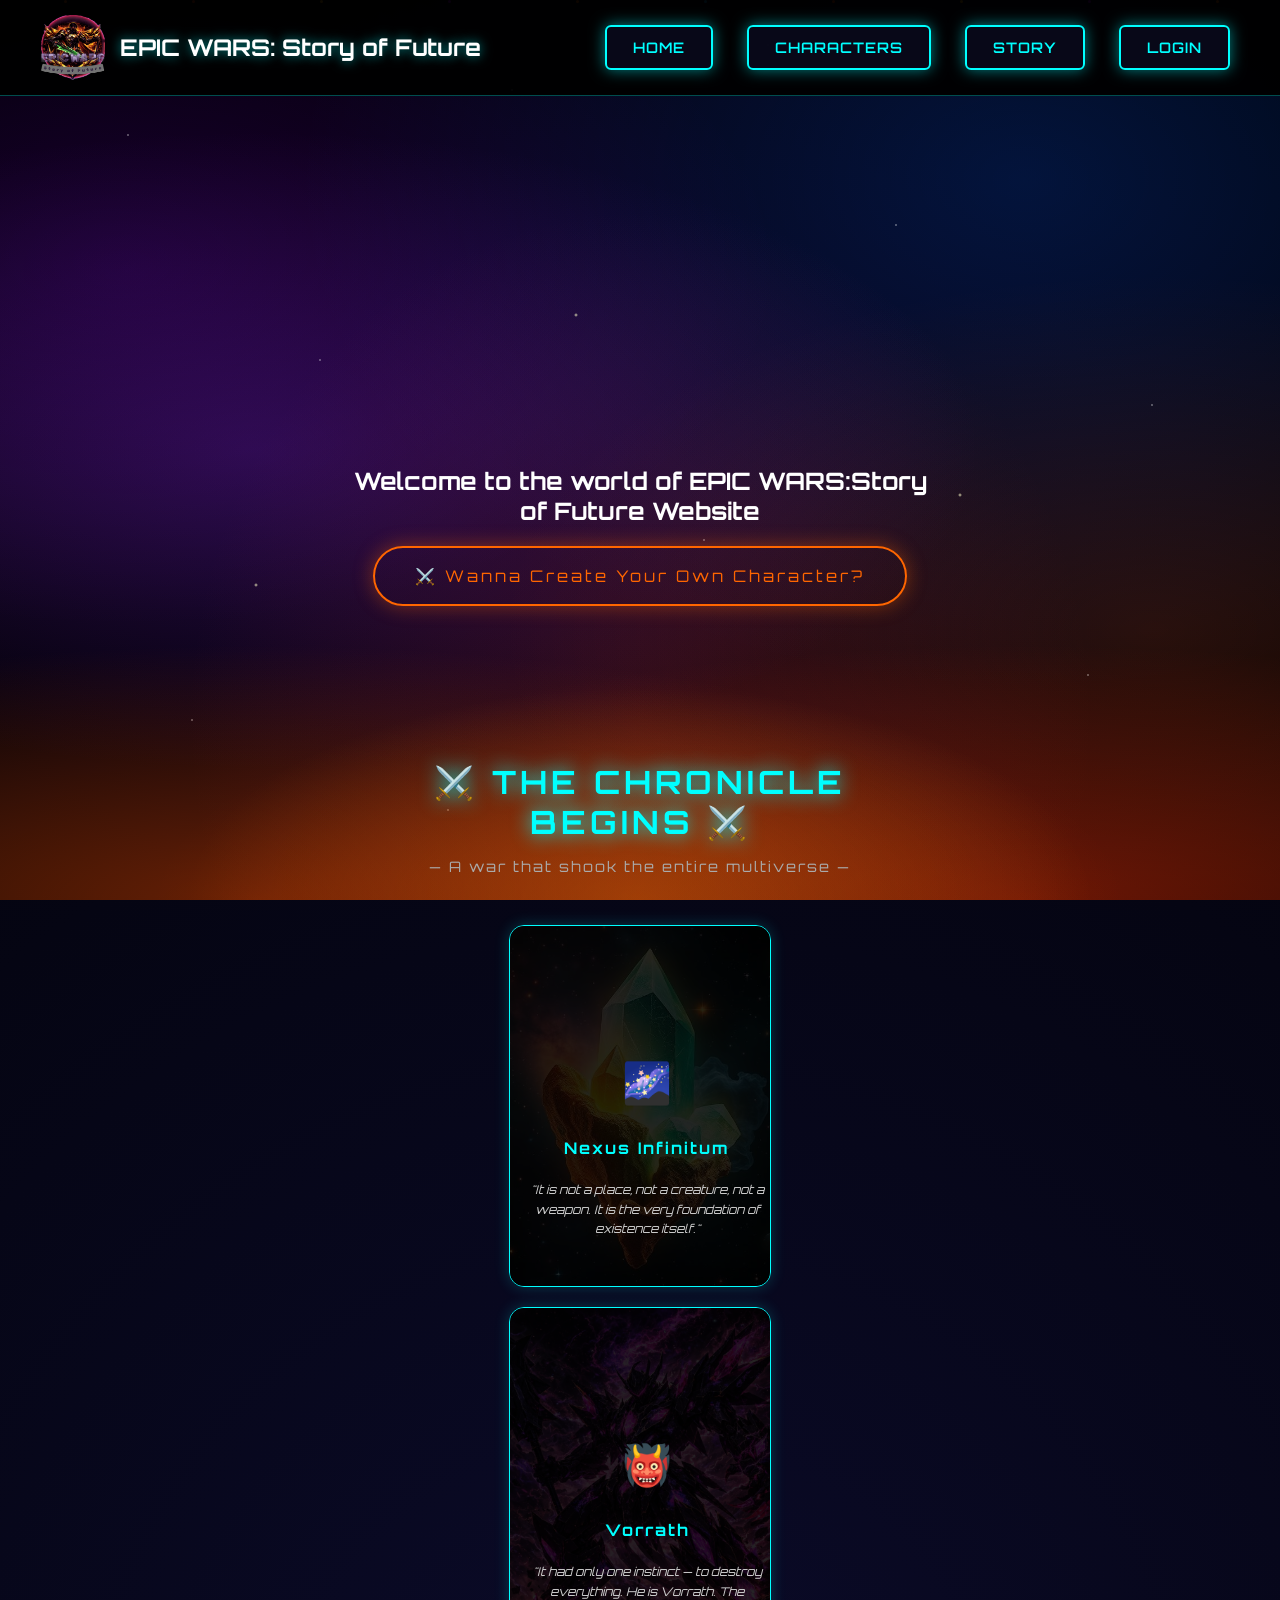
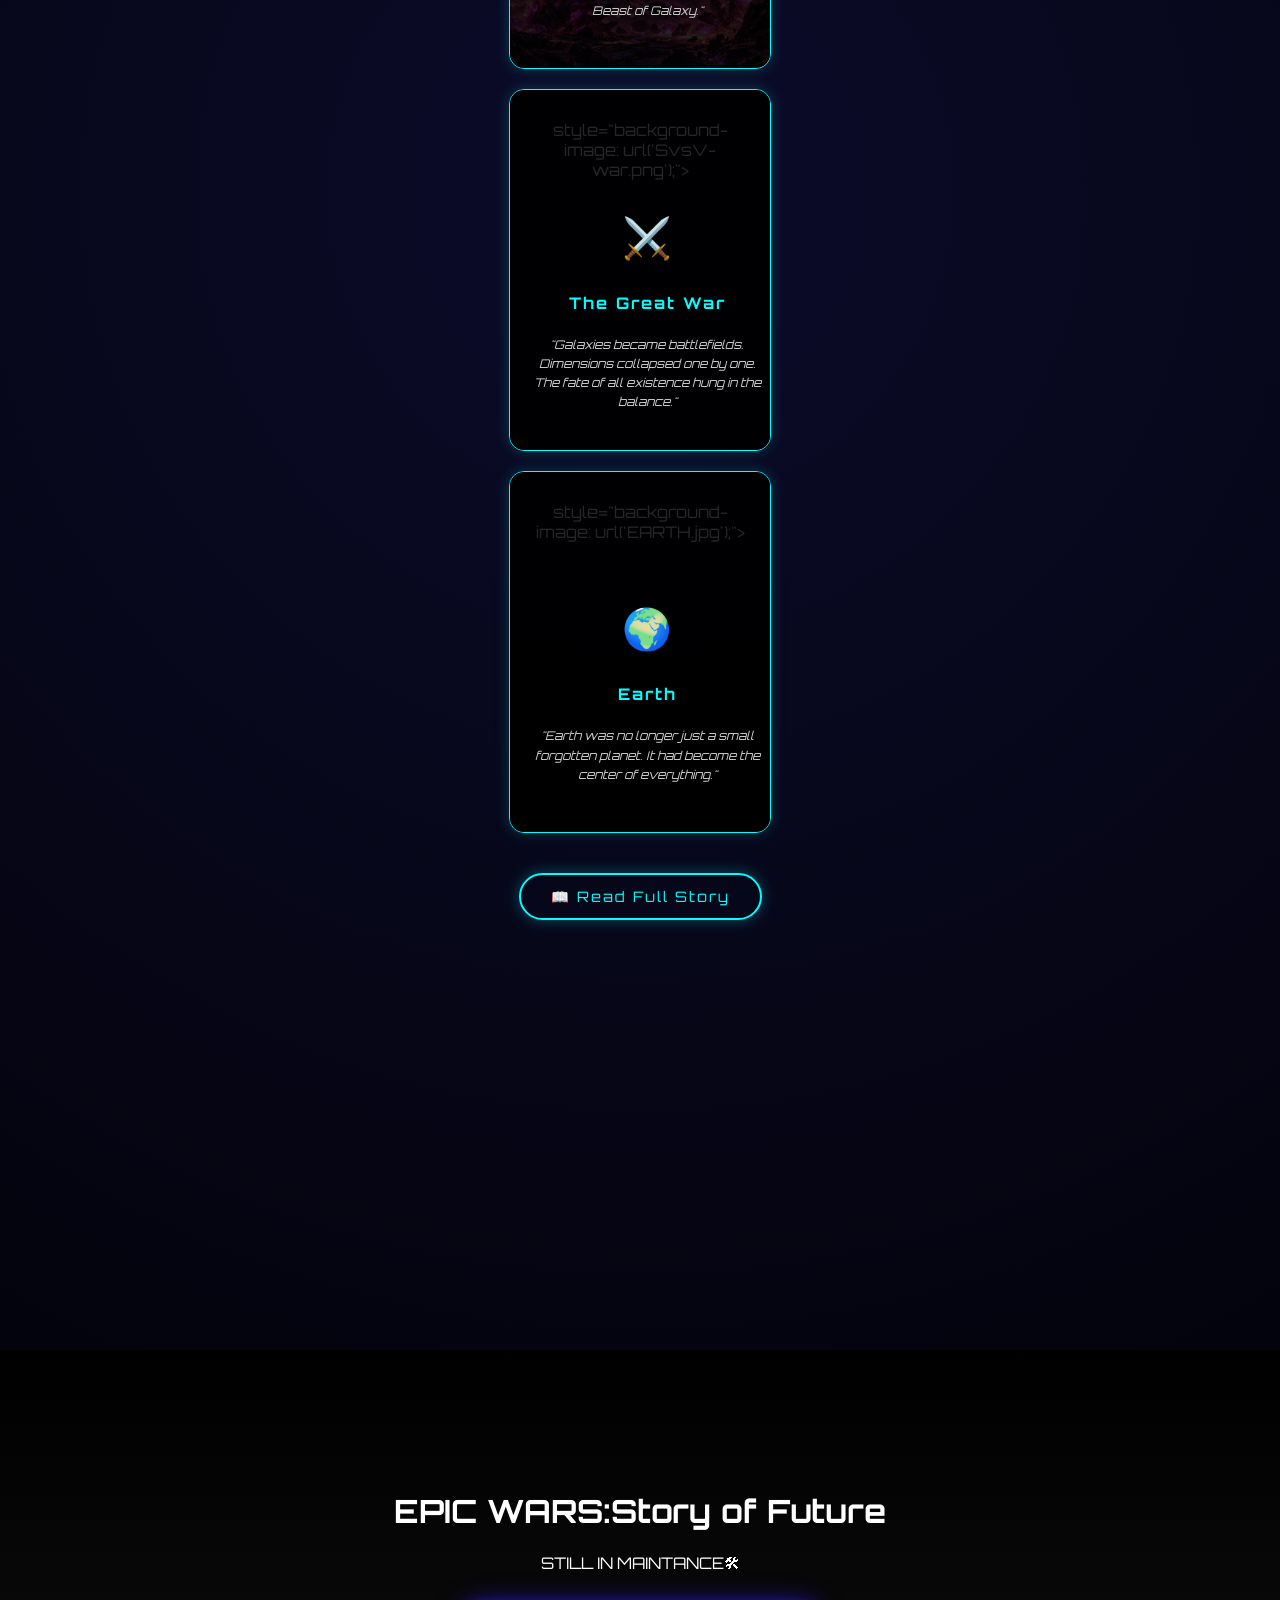
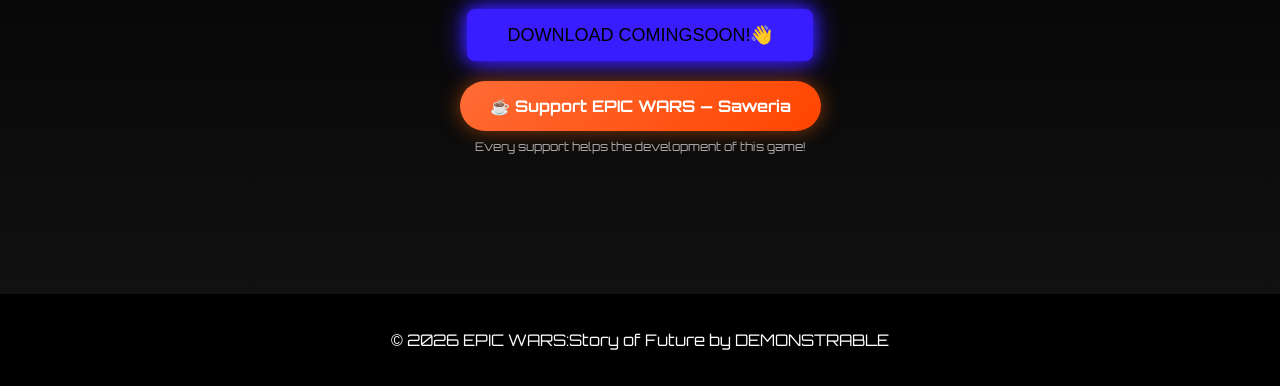
==== index.html @ 79c3f783 "Update index.html" ====
<!DOCTYPE html>
<html lang="en" xmlns="http://www.w3.org/1999/xhtml">
<head>

    <!-- Google Analytics -->
    <script async src="https://www.googletagmanager.com/gtag/js?id=G-RESM87LKGB"></script>
    <script>
        window.dataLayer = window.dataLayer || [];
        function gtag() { dataLayer.push(arguments); }
        gtag('js', new Date());
        gtag('config', 'G-RESM87LKGB');
    </script>

    <meta charset="utf-8" />
    <title>DEMONSTRABLE.co</title>
    <link rel="stylesheet" href="style.css" />
    <link rel="icon" sizes="32x32" href="logo-32.png" />
    <link rel="icon" sizes="64x64" href="logo-64.png" />
    <link rel="icon" href="logo.png" />
    <link href="https://fonts.googleapis.com/css2?family=Orbitron:wght@400;700;900&display=swap" rel="stylesheet">

    <style>
        .epic-bg {
            position: fixed;
            top: 0;
            left: 0;
            width: 100%;
            height: 100%;
            z-index: -1;
            overflow: hidden;
        }

        .galaxy-layer {
            position: absolute;
            width: 100%;
            height: 100%;
            background: radial-gradient(ellipse at 20% 50%, rgba(120, 40, 200, 0.3) 0%, transparent 50%), radial-gradient(ellipse at 80% 20%, rgba(0, 100, 255, 0.2) 0%, transparent 50%), radial-gradient(ellipse at 50% 80%, rgba(200, 50, 50, 0.2) 0%, transparent 50%), radial-gradient(ellipse at center, #0a0015 0%, #000005 100%);
            animation: galaxyPulse 8s ease-in-out infinite alternate;
        }

        @keyframes galaxyPulse {
            0% {
                filter: brightness(1);
            }

            100% {
                filter: brightness(1.3);
            }
        }

        .stars-layer {
            position: absolute;
            width: 100%;
            height: 100%;
            background-image: radial-gradient(1px 1px at 10% 15%, white, transparent), radial-gradient(1px 1px at 25% 40%, white, transparent), radial-gradient(1px 1px at 40% 10%, white, transparent), radial-gradient(1px 1px at 55% 60%, white, transparent), radial-gradient(1px 1px at 70% 25%, white, transparent), radial-gradient(1px 1px at 85% 75%, white, transparent), radial-gradient(1px 1px at 15% 80%, white, transparent), radial-gradient(1px 1px at 90% 45%, white, transparent), radial-gradient(1px 1px at 35% 90%, white, transparent), radial-gradient(1px 1px at 60% 5%, white, transparent), radial-gradient(2px 2px at 45% 35%, rgba(255,255,200,0.8), transparent), radial-gradient(2px 2px at 75% 55%, rgba(255,255,200,0.8), transparent), radial-gradient(2px 2px at 20% 65%, rgba(255,255,200,0.8), transparent);
            animation: starsTwinkle 4s ease-in-out infinite alternate;
        }

        @keyframes starsTwinkle {
            0% {
                opacity: 0.6;
            }

            100% {
                opacity: 1;
            }
        }

        .fire-layer {
            position: absolute;
            bottom: 0;
            left: 0;
            width: 100%;
            height: 300px;
            background: radial-gradient(ellipse at 20% 100%, rgba(255, 80, 0, 0.4) 0%, transparent 60%), radial-gradient(ellipse at 50% 100%, rgba(255, 150, 0, 0.3) 0%, transparent 50%), radial-gradient(ellipse at 80% 100%, rgba(255, 50, 0, 0.4) 0%, transparent 60%);
            animation: firePulse 3s ease-in-out infinite alternate;
        }

        @keyframes firePulse {
            0% {
                opacity: 0.6;
                transform: scaleY(1);
            }

            100% {
                opacity: 1;
                transform: scaleY(1.1);
            }
        }

        .nebula-layer {
            position: absolute;
            width: 100%;
            height: 100%;
            background: radial-gradient(ellipse at 10% 30%, rgba(150, 0, 255, 0.15) 0%, transparent 40%), radial-gradient(ellipse at 90% 70%, rgba(255, 100, 0, 0.15) 0%, transparent 40%);
            animation: nebulaMove 12s ease-in-out infinite alternate;
        }

        @keyframes nebulaMove {
            0% {
                transform: translate(0, 0);
            }

            100% {
                transform: translate(-20px, -20px);
            }
        }

        .particle {
            position: absolute;
            width: 3px;
            height: 3px;
            border-radius: 50%;
            animation: particleFloat linear infinite;
        }

        @keyframes particleFloat {
            0% {
                transform: translateY(100vh) rotate(0deg);
                opacity: 0;
            }

            10% {
                opacity: 1;
            }

            90% {
                opacity: 1;
            }

            100% {
                transform: translateY(-100px) rotate(720deg);
                opacity: 0;
            }
        }

        /* SAWERIA BUTTON */
        .saweria-container {
            text-align: center;
            margin: 20px 0;
        }

        .saweria-btn {
            display: inline-flex;
            align-items: center;
            gap: 10px;
            background: linear-gradient(135deg, #ff6b35, #ff4500);
            color: white;
            padding: 15px 30px;
            border-radius: 50px;
            text-decoration: none;
            font-family: 'Orbitron', sans-serif;
            font-size: 16px;
            font-weight: 700;
            border: none;
            cursor: pointer;
            box-shadow: 0 0 20px rgba(255, 100, 0, 0.5);
            transition: 0.3s;
            animation: saweriaPulse 2s ease-in-out infinite alternate;
        }

            .saweria-btn:hover {
                transform: scale(1.1);
                box-shadow: 0 0 40px rgba(255, 100, 0, 0.8);
            }

        @keyframes saweriaPulse {
            0% {
                box-shadow: 0 0 20px rgba(255, 100, 0, 0.5);
            }

            100% {
                box-shadow: 0 0 40px rgba(255, 100, 0, 0.9);
            }
        }

        .saweria-text {
            font-size: 12px;
            color: #aaa;
            margin-top: 8px;
            font-family: 'Orbitron', sans-serif;
        }

        /* ✅ TAMBAHAN: LORE CARD SLIDE REVEAL */
        .lore-card {
            position: relative;
            overflow: hidden;
            background-size: cover !important;
            background-position: center !important;
            height: 300px;
            width: 220px;
        }

        .lore-card-content {
            position: absolute;
            top: 0;
            left: 0;
            width: 90%;
            height: 110%;
            background: rgba(0, 0, 0, 0.85);
            padding: 30px 20px;
            display: flex;
            flex-direction: column;
            align-items: center;
            justify-content: center;
            transition: transform 0.5s ease;
        }

        .lore-card:hover .lore-card-content {
            transform: translateY(-100%);
        }
    </style>
</head>

<body>

    <!-- EPIC BACKGROUND -->
    <div class="epic-bg">
        <div class="galaxy-layer"></div>
        <div class="nebula-layer"></div>
        <div class="stars-layer"></div>
        <div class="fire-layer"></div>
        <div class="particle" style="left:5%; background:#ff6600; animation-duration:8s; animation-delay:0s;"></div>
        <div class="particle" style="left:15%; background:#ff4400; animation-duration:10s; animation-delay:1s;"></div>
        <div class="particle" style="left:25%; background:#ffaa00; animation-duration:7s; animation-delay:2s;"></div>
        <div class="particle" style="left:35%; background:#aa00ff; animation-duration:9s; animation-delay:0.5s;"></div>
        <div class="particle" style="left:45%; background:#ff6600; animation-duration:11s; animation-delay:3s;"></div>
        <div class="particle" style="left:55%; background:#00aaff; animation-duration:8s; animation-delay:1.5s;"></div>
        <div class="particle" style="left:65%; background:#ff4400; animation-duration:10s; animation-delay:2.5s;"></div>
        <div class="particle" style="left:75%; background:#ffaa00; animation-duration:7s; animation-delay:0.8s;"></div>
        <div class="particle" style="left:85%; background:#aa00ff; animation-duration:9s; animation-delay:4s;"></div>
        <div class="particle" style="left:95%; background:#ff6600; animation-duration:6s; animation-delay:1.2s;"></div>
    </div>

    <div id="splash-screen">
        <h1>Created by:</h1>
        <h2>DEMONSTRABLE</h2>
    </div>

    <div id="loader">
        <h1>Loading in </h1>
        <div class="loading-bar"></div>
    </div>

    <header>
        <div class="logo-container">
            <img src="EWSF-logo.png" alt="Logo" class="logo">
            <h1>EPIC WARS: Story of Future</h1>
        </div>

        <nav class="game-menu">
            <a href="index.html" class="nav-btn">HOME</a>
            <a href="characters.html" class="nav-btn">CHARACTERS</a>
            <a href="story.html" class="nav-btn">STORY</a>
            <a href="login.html" class="nav-btn">LOGIN</a>
        </nav>
    </header>


    <section class="about">
        <h1>Welcome to the world of EPIC WARS:Story of Future Website</h1>

        <div style="text-align: center; margin-bottom: -200px; margin-bottom: 50px;">
            <a href="create-character.html" style="
        display: inline-block;
        padding: 18px 40px;
        background: transparent;
        border: 2px solid #ff6600;
        color: #ff6600;
        font-family: 'Orbitron', sans-serif;
        font-size: 1em;
        letter-spacing: 3px;
        border-radius: 50px;
        text-decoration: none;
        box-shadow: 0 0 20px rgba(255,102,0,0.4);
        transition: 0.3s;
        animation: orangePulse 2s ease-in-out infinite alternate;
    ">⚔️ Wanna Create Your Own Character?</a>
        </div>

        <style>
            @keyframes orangePulse {
                0% {
                    box-shadow: 0 0 20px rgba(255,102,0,0.4);
                }

                100% {
                    box-shadow: 0 0 40px rgba(255,102,0,0.8);
                }
            }
        </style>


        <!-- ✅ SECTION LORE (UDAH DIUBAH) -->
        <section class="lore-section">
            <div class="lore-container">
                <h2 class="lore-title">⚔️ THE CHRONICLE BEGINS ⚔️</h2>
                <p class="lore-subtitle">— A war that shook the entire multiverse —</p>

                <div class="lore-cards">

                    <!-- Card 1: Nexus Infinitum ✅ GAMBAR UDAH ADA -->
                    <div class="lore-card" style="background-image: url('NEXUS-INFINITUM.jpg');">
                        <div class="lore-card-content">
                            <div class="lore-icon">🌌</div>
                            <h3>Nexus Infinitum</h3>
                            <p>"It is not a place, not a creature, not a weapon. It is the very foundation of existence itself."</p>
                        </div>
                    </div>

                    <!-- Card 2: Vorrath (gambar belum ada, nanti tambah style="background-image: url('...');") -->
                    <div class="lore-card" style="background-image: url('VORRATH.png');">
                        <div class="lore-card-content">
                            <div class="lore-icon">👹</div>
                            <h3>Vorrath</h3>
                            <p>"It had only one instinct — to destroy everything. He is Vorrath. The Beast of Galaxy."</p>
                        </div>
                    </div>

                    <!-- Card 3: The Great War (gambar belum ada) -->
                    <div class="lore-card"> style="background-image: url('SvsV-war.png');">
                        <div class="lore-card-content">
                            <div class="lore-icon">⚔️</div>
                            <h3>The Great War</h3>
                            <p>"Galaxies became battlefields. Dimensions collapsed one by one. The fate of all existence hung in the balance."</p>
                        </div>
                    </div>

                    <!-- Card 4: Earth (gambar belum ada) -->
                    <div class="lore-card"> style="background-image: url('EARTH.jpg');">
                        <div class="lore-card-content">
                            <div class="lore-icon">🌍</div>
                            <h3>Earth</h3>
                            <p>"Earth was no longer just a small forgotten planet. It had become the center of everything."</p>
                        </div>
                    </div>

                </div>

                <a href="story.html" class="lore-btn">📖 Read Full Story</a>
            </div>
        </section>


    </section>

    <div class="hero">
        <h1>EPIC WARS:Story of Future</h1>
        <p>STILL IN MAINTANCE🛠</p>
        <button class="download-btn">DOWNLOAD COMINGSOON!👋</button>

        <!-- SAWERIA DONATION BUTTON -->
        <div class="saweria-container">
            <a href="https://saweria.co/xenojulianto" target="_blank" class="saweria-btn">
                ☕ Support EPIC WARS — Saweria
            </a>
            <p class="saweria-text">Every support helps the development of this game!</p>
        </div>
    </div>

    <footer>
        <p>© 2026 EPIC WARS:Story of Future by DEMONSTRABLE</p>
    </footer>

    <script src="script.js"></script>
</body>
</html>
---- style.css ----
.submit-btn {
    background: rgba(255, 102, 0, 0.1) !important;
    border-color: #ff6600 !important;
    color: #ff6600 !important;
    font-weight: 700;
    letter-spacing: 2px !important;
}

    .submit-btn:hover {
        background: #ff6600 !important;
        color: black !important;
        box-shadow: 0 0 20px rgba(255, 102, 0, 0.5);
    }

.upload-preview-wrapper {
    position: relative;
    display: inline-block;
    display: none;
    margin: 20px auto;
}

    .upload-preview-wrapper img {
        max-width: 100%;
        border-radius: 10px;
        border: 2px solid #ff6600;
        box-shadow: 0 0 20px rgba(255,102,0,0.3);
        animation: none !important;
    }

.remove-img-btn {
    position: absolute;
    top: -12px;
    right: -12px;
    width: 35px;
    height: 35px;
    background: #ff3333;
    color: white;
    border: 2px solid black;
    border-radius: 50%;
    font-size: 18px;
    font-family: 'Orbitron', sans-serif;
    cursor: pointer;
    display: flex;
    align-items: center;
    justify-content: center;
    transition: 0.3s;
    box-shadow: 0 0 10px rgba(255,50,50,0.5);
    z-index: 10;
}

    .remove-img-btn:hover {
        background: #ff0000;
        transform: scale(1.2);
        box-shadow: 0 0 20px rgba(255,50,50,0.8);
    }

.create-page {
    flex: 1;
    padding: 40px 20px;
}

.char-alias {
    font-size: 0.8em;
    color: #800000;
    letter-spacing: 5px;
    margin-bottom: 10px;
    text-transform: uppercase;
    text-shadow: 0 0 20px rgba(128, 0, 0, 0.8);
    font-weight: 900;
}

/* Sony — black & maroon glow */
.sony-new:hover {
    box-shadow: 0 0 30px rgba(128, 0, 0, 0.7), 0 0 60px rgba(80, 0, 0, 0.3);
    border-color: #800000;
}

.sony-new .card-name {
    color: #800000;
}

.sony-new .card-title {
    color: #cc6666;
}

.game-menu {
    animation: slideMenu 0.6s ease;
}

.character-detail-page header {
    display: flex;
    justify-content: space-between;
    align-items: center;
    padding: 20px 40px;
}

.characters-page header {
    display: flex;
    justify-content: space-between;
    align-items: center;
}

.login-page header {
    justify-content: center;
}

.story-page header {
    justify-content: center;
}

/* LORE SECTION */
.lore-section {
    padding: 80px 20px;
    text-align: center;
}

.lore-container {
    max-width: 1100px;
    margin: 0 auto;
}

.lore-title {
    font-size: 2em;
    color: cyan;
    text-shadow: 0 0 20px cyan;
    letter-spacing: 4px;
    margin-bottom: 10px;
    font-family: 'Orbitron', sans-serif;
}

.lore-subtitle {
    color: #aaa;
    font-size: 0.9em;
    letter-spacing: 2px;
    margin-bottom: 50px;
    font-family: 'Orbitron', sans-serif;
}

.lore-cards {
    display: flex;
    justify-content: center;
    gap: 20px;
    flex-wrap: wrap;
    margin-bottom: 40px;
}

.lore-card {
    background: rgba(0, 0, 0, 0.6);
    border: 1px solid cyan;
    border-radius: 15px;
    padding: 30px 20px;
    width: 220px;
    box-shadow: 0 0 15px rgba(0, 255, 255, 0.2);
    transition: 0.3s;
    font-family: 'Orbitron', sans-serif;
}

    .lore-card:hover {
        transform: translateY(-10px);
        box-shadow: 0 0 30px rgba(0, 255, 255, 0.5);
        border-color: #00ff88;
    }

.lore-icon {
    font-size: 2.5em;
    margin-bottom: 15px;
}

.lore-card h3 {
    color: cyan;
    font-size: 1em;
    margin-bottom: 10px;
    letter-spacing: 2px;
}

.lore-card p {
    color: #ccc;
    font-size: 0.75em;
    line-height: 1.6;
    font-style: italic;
}

.lore-btn {
    display: inline-block;
    padding: 12px 30px;
    background: transparent;
    border: 2px solid cyan;
    color: cyan;
    border-radius: 50px;
    text-decoration: none;
    font-family: 'Orbitron', sans-serif;
    font-size: 0.9em;
    letter-spacing: 2px;
    transition: 0.3s;
    box-shadow: 0 0 15px rgba(0, 255, 255, 0.3);
}

    .lore-btn:hover {
        background: cyan;
        color: black;
        box-shadow: 0 0 30px rgba(0, 255, 255, 0.7);
        transform: scale(1.05);
    }


.story-title {
    animation: glowTitle 2s infinite alternate;
}

@keyframes glowTitle {
    from {
        text-shadow: 0 0 10px cyan;
    }

    to {
        text-shadow: 0 0 30px cyan;
    }
}

.era-text:hover {
    color: white;
    text-shadow: 0 0 10px cyan;
}

.era-card {
    opacity: 0;
    transform: translateY(50px);
    animation: fadeUp 1s forwards;
}

    .era-card:nth-child(1) {
        animation-delay: 0.2s;
    }

    .era-card:nth-child(3) {
        animation-delay: 0.4s;
    }

    .era-card:nth-child(5) {
        animation-delay: 0.6s;
    }

    .era-card:nth-child(7) {
        animation-delay: 0.8s;
    }

@keyframes fadeUp {
    to {
        opacity: 1;
        transform: translateY(0);
    }
}

@keyframes rainbowBorder {
    0% {
        border-color: red;
        box-shadow: 0 0 20px red;
    }

    17% {
        border-color: orange;
        box-shadow: 0 0 20px orange;
    }

    33% {
        border-color: yellow;
        box-shadow: 0 0 20px yellow;
    }

    50% {
        border-color: green;
        box-shadow: 0 0 20px green;
    }

    67% {
        border-color: blue;
        box-shadow: 0 0 20px blue;
    }

    83% {
        border-color: mediumpurple;
        box-shadow: 0 0 20px mediumpurple;
    }

    100% {
        border-color: violet;
        box-shadow: 0 0 20px violet;
    }
}

.rainbow-img {
    border: 3px solid red;
    border-radius: 15px;
    animation: rainbowBorder 3s linear infinite;
}

/* ✅ GANTI JADI */
body {
    margin: 0;
    font-family: 'Orbitron', sans-serif;
    background: radial-gradient(circle at center, #0b0b2a, #000);
    color: white;
    overflow-x: hidden;
    min-height: 100vh;
    display: flex;
    flex-direction: column;
}


    /* GALAXY BACKGROUND */
    body::before {
        content: "";
        position: fixed;
        width: 200%;
        height: 200%;
        background: url("https://www.transparenttextures.com/patterns/stardust.png");
        animation: galaxyMove 60s linear infinite;
        opacity: 0.3;
        z-index: -1;
    }

@keyframes galaxyMove {
    0% {
        transform: translate(0,0);
    }

    100% {
        transform: translate(-500px,-500px);
    }
}

@keyframes fadeIn {
    from {
        opacity: 0;
        transform: translateY(30px);
    }

    to {
        opacity: 1;
        transform: translateY(0);
    }
}

@keyframes slideMenu {
    0% {
        transform: translateY(-50px);
        opacity: 0;
    }

    100% {
        transform: translateY(0);
        opacity: 1;
    }
}
/* SPLASH SCREEN */

#splash-screen {
    position: fixed;
    top: 0;
    left: 0;
    width: 100%;
    height: 100%;
    background: black;
    display: flex;
    flex-direction: column;
    justify-content: center;
    align-items: center;
    z-index: 9999;
    animation: fadeOut 4s forwards;
}

    #splash-screen h1 {
        color: white;
        font-size: 30px;
        letter-spacing: 4px;
        opacity: 0.8;
    }

    #splash-screen h2 {
        color: darkred;
        font-size: 50px;
        letter-spacing: 6px;
        text-shadow: 0 0 20px darkred;
    }

@keyframes fadeOut {
    0% {
        opacity: 1;
    }

    80% {
        opacity: 1;
    }

    100% {
        opacity: 0;
        visibility: hidden;
    }
}

@keyframes loginFade {
    from {
        opacity: 0;
        transform: translateY(30px);
    }

    to {
        opacity: 1;
        transform: translateY(0);
    }
}

.login-box {
    animation: loginFade 1s ease;
}

.login-container {
    position: fixed;
    top: 50%;
    left: 50%;
    transform: translate(-50%, -50%);
    z-index: 999;
}

.login-box {
    animation: floatPanel 4s ease-in-out infinite;
}

@keyframes floatPanel {

    0% {
        transform: translateY(0px);
    }

    50% {
        transform: translateY(-6px);
    }

    100% {
        transform: translateY(0px);
    }
}

.login-box {
    width: 350px;
    padding: 40px;
    background: rgba(0, 0, 30, 0.7);
    border-radius: 20px;
    box-shadow: 0 0 30px #381eff;
    text-align: center;
    backdrop-filter: blur(10px);
    animation: fadeIn 1s ease;
}

.login-sub {
    color: #aaa;
    font-size: 14px;
    margin-bottom: 10px;
}

.login-box input {
    width: 100%;
    padding: 12px;
    margin: 10px 0;
    border: none;
    border-radius: 8px;
    background: rgba(255,255,255,0.1);
    color: white;
}

    .login-box input:focus {
        box-shadow: 0 0 10px #381eff;
    }

.login-box button {
    width: 100%;
    padding: 12px;
    border: none;
    border-radius: 10px;
    background: #381eff;
    color: white;
    font-weight: bold;
    cursor: pointer;
    box-shadow: 0 0 15px #381eff;
}

    .login-box button:hover {
        transform: scale(1.05);
        box-shadow: 0 0 25px #381eff;
    }

.social-login {
    display: flex;
    gap: 10px;
}

    .social-login button {
        padding: 10px;
        background: #222;
        color: white;
        border: none;
        cursor: pointer;
        border-radius: 5px;
    }

.account {
    position: relative;
    cursor: pointer;
}

.avatar-wrapper {
    position: relative;
    display: inline-block;
}

.avatar {
    width: 40px;
    border-radius: 50%;
    box-shadow: 0 0 10px #381eff;
}

.online {
    position: absolute;
    bottom: 2px;
    right: 2px;
    width: 10px;
    height: 10px;
    background: lime;
    border-radius: 50%;
    border: 2px solid black;
}

.avatar:hover {
    transform: scale(1.1);
}

.avatar::after {
    content: "";
    width: 10px;
    height: 10px;
    background: lime;
    border-radius: 50%;
    position: absolute;
    bottom: 0;
    right: 0;
    border: 2px solid black;
}

.account {
    position: relative;
    cursor: pointer;
    animation: fadeIn 0.8s ease;
}

@keyframes fadeIn {
    from {
        opacity: 0;
        transform: translateY(-10px);
    }

    to {
        opacity: 1;
        transform: translateY(0);
    }
}

.dropdown {
    display: none;
    position: absolute;
    top: 50px;
    right: 0;
    background: rgba(0,0,0,0.8);
    padding: 15px;
    border-radius: 10px;
    border: 1px solid #381eff;
}

    .dropdown button {
        display: block;
        width: 100%;
        margin-top: 10px;
        background: transparent;
        border: 1px solid #381eff;
        color: #381eff;
        padding: 8px;
        border-radius: 5px;
    }

        .dropdown button:hover {
            background: #381eff;
            color: black;
        }

.account:hover .dropdown {
    display: block;
}

.characters-container {
    display: flex;
    justify-content: center;
    gap: 40px;
    margin-top: 50px;
    flex-wrap: wrap;
}

.character-card {
    background: linear-gradient(145deg, #0a0a1f, #111133);
    border: 1px solid #381eff;
    border-radius: 15px;
    width: 260px;
    padding: 20px;
    text-align: center;
    box-shadow: 0 0 20px #381eff;
    transition: 0.4s;
}

    .character-card:hover {
        transform: scale(1.08);
        box-shadow: 0 0 40px #381eff;
    }

    .character-card img {
        width: 100%;
        border-radius: 10px;
    }

@keyframes rotateGlow {
    0% {
        transform: rotate(0deg);
    }

    100% {
        transform: rotate(360deg);
    }
}

.character-card:hover {
    transform: scale(1.08);
    box-shadow: 0 0 40px #381eff, 0 0 80px #381eff;
}

.character-card img {
    width: 100%;
    border-radius: 10px;
    position: relative;
    z-index: 1;
    box-shadow: 0 0 25px cyan;
}



.title {
    text-align: center;
    margin-top: 40px;
    font-size: 40px;
    letter-spacing: 3px;
}




#loader {
    position: fixed;
    top: 0;
    left: 0;
}

.loading-bar::before {
    box-shadow: 0 0 10px #381eff, 0 0 20px #381eff;
}

#loader {
    position: fixed;
    width: 100%;
    height: 100%;
    background: black;
    display: flex;
    justify-content: center;
    align-items: center;
    z-index: 9999;
}

.loading-bar {
    width: 200px;
    height: 5px;
    background: #111;
    overflow: hidden;
    position: relative; /* 🔥 INI FIX UTAMA */
}

    .loading-bar::before {
        content: "";
        width: 50%;
        height: 100%;
        background: #381eff;
        position: absolute;
        animation: loading 2s linear infinite;
    }

@keyframes loading {
    from {
        left: -50%;
    }

    to {
        left: 100%;
    }
}


nav a {
    color: white;
    margin: 10px;
    text-decoration: none;
}

.hero {
    text-align: center;
    padding: 120px 20px;
    background: linear-gradient(black,#111);
}

button {
    padding: 12px 30px;
    background: #381eff;
    border: none;
    color: black;
    font-size: 18px;
    border-radius: 5px;
    cursor: pointer;
    box-shadow: 0 0 10px #381eff, 0 0 20px #381eff, 0 0 40px #381eff;
    transition: 0.3s;
}

    button:hover {
        background: #381eff;
        box-shadow: 0 0 20px #381eff, 0 0 40px #381eff, 0 0 80px #381eff;
        transform: scale(1.1);
    }

.download-btn {
    margin-top: 20px;
    padding: 15px 40px;
    font-size: 18px;
    background: #381eff;
    border: none;
    color: black;
    border-radius: 8px;
    cursor: pointer;
    box-shadow: 0 0 15px #381eff, 0 0 30px #381eff;
    transition: 0.3s;
}

    .download-btn:hover {
        transform: scale(1.1);
        box-shadow: 0 0 30px #381eff, 0 0 60px #381eff;
    }


.about {
    padding: 350px;
    text-align: center;
}


/* ✅ GANTI JADI */
footer {
    text-align: center;
    padding: 20px;
    background: black;
    margin-top: auto;
}


/* ==================== NAVBAR SMALL & CLEAN (sama seperti story.html) ==================== */
header {
    display: flex;
    justify-content: space-between;
    align-items: center;
    padding: 15px 40px;
    background: rgba(0, 0, 0, 0.95);
    border-bottom: 1px solid rgba(0, 255, 255, 0.3);
}

.logo-container {
    display: flex;
    align-items: center;
    gap: 15px;
}

    .logo-container img {
        width: 65px;
        height: 65px;
    }

    .logo-container h1 {
        font-family: 'Orbitron', sans-serif;
        font-size: 23px;
        font-weight: 700;
        color: white;
        margin: 0;
        text-shadow: 0 0 12px rgba(0, 255, 255, 0.6);
    }

.game-menu {
    display: flex;
    gap: 14px;
}

    .game-menu a {
        padding: 11px 26px;
        background: rgba(10, 10, 30, 0.8);
        color: #00ffff;
        border: 2px solid #00ffff;
        border-radius: 6px;
        font-family: 'Orbitron', sans-serif;
        font-size: 14.5px;
        font-weight: 600;
        text-decoration: none;
        text-transform: uppercase;
        letter-spacing: 1px;
        box-shadow: 0 0 15px rgba(0, 255, 255, 0.5);
        transition: all 0.3s ease;
    }

        .game-menu a:hover {
            background: #00ffff;
            color: #000;
            box-shadow: 0 0 25px rgba(0, 255, 255, 0.9);
            transform: translateY(-2px);
        }

.submit-btn.loading {
    opacity: 0.6;
    pointer-events: none;
}
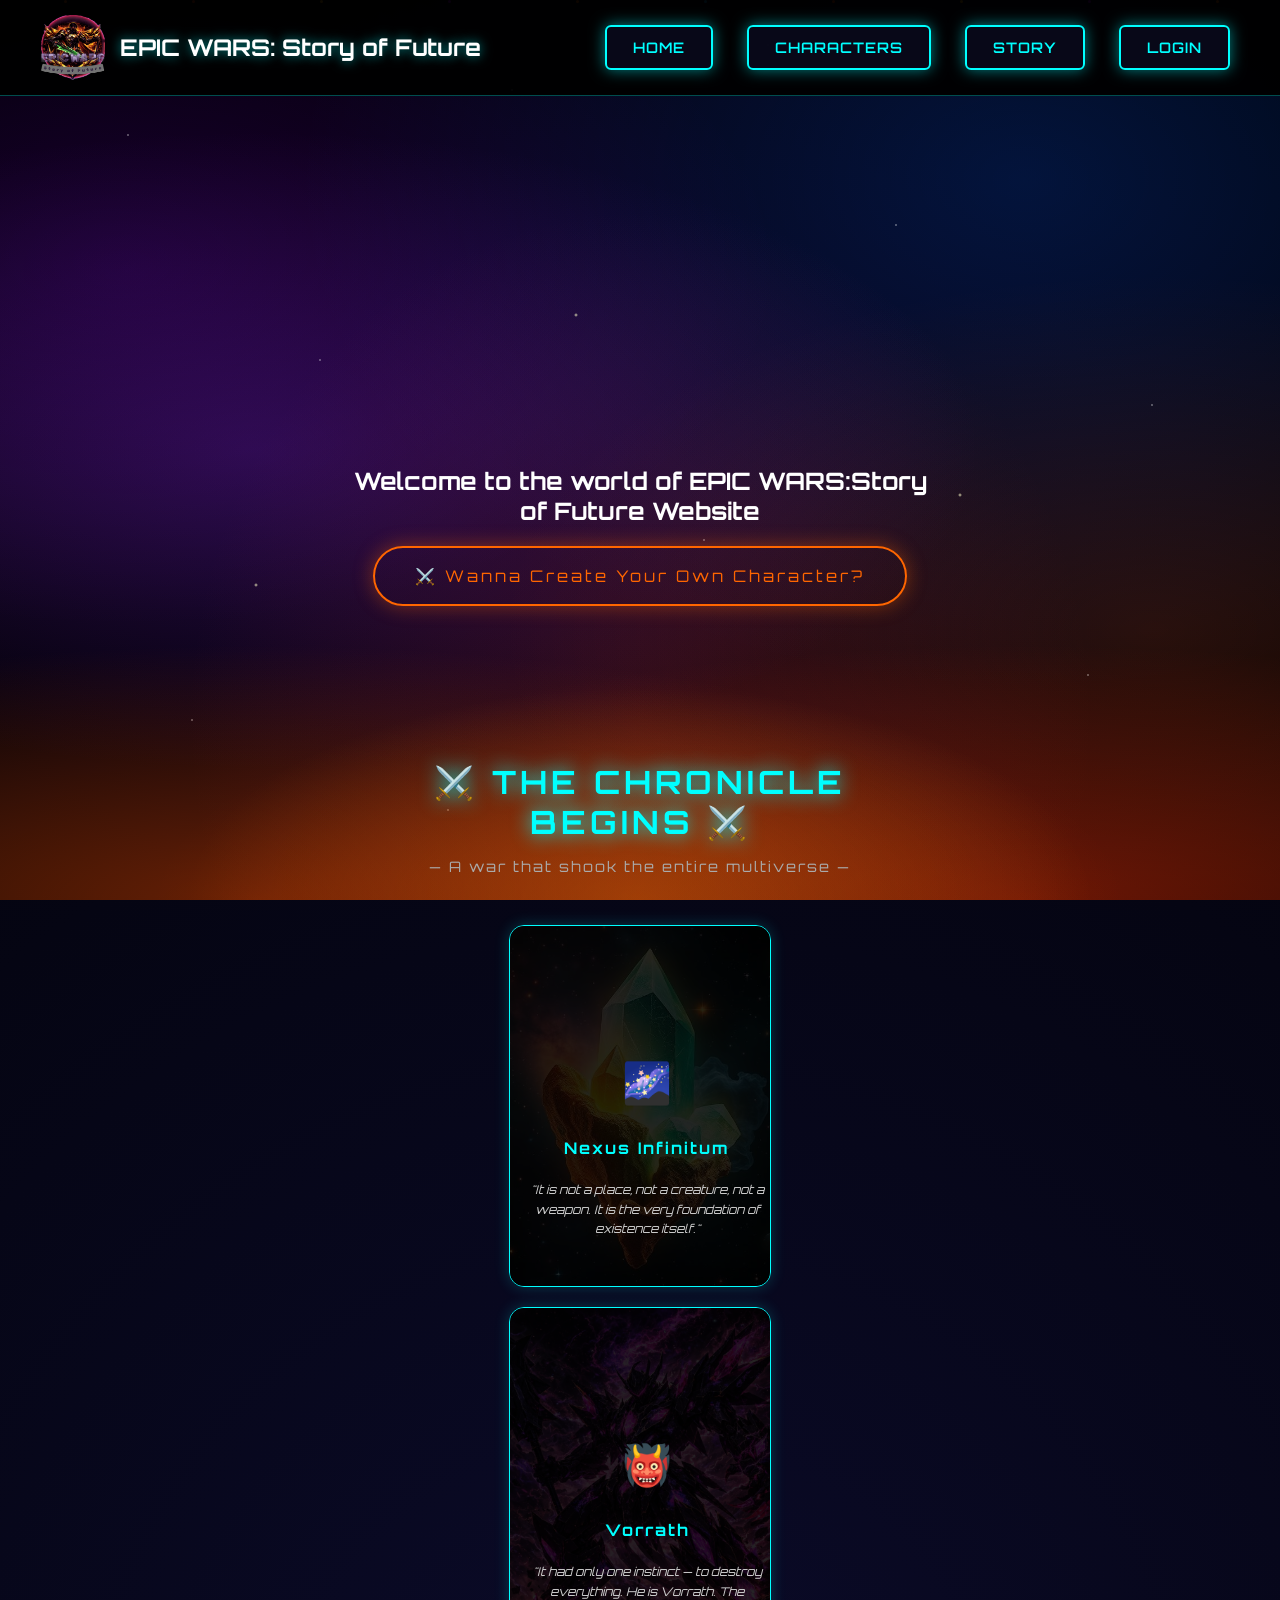
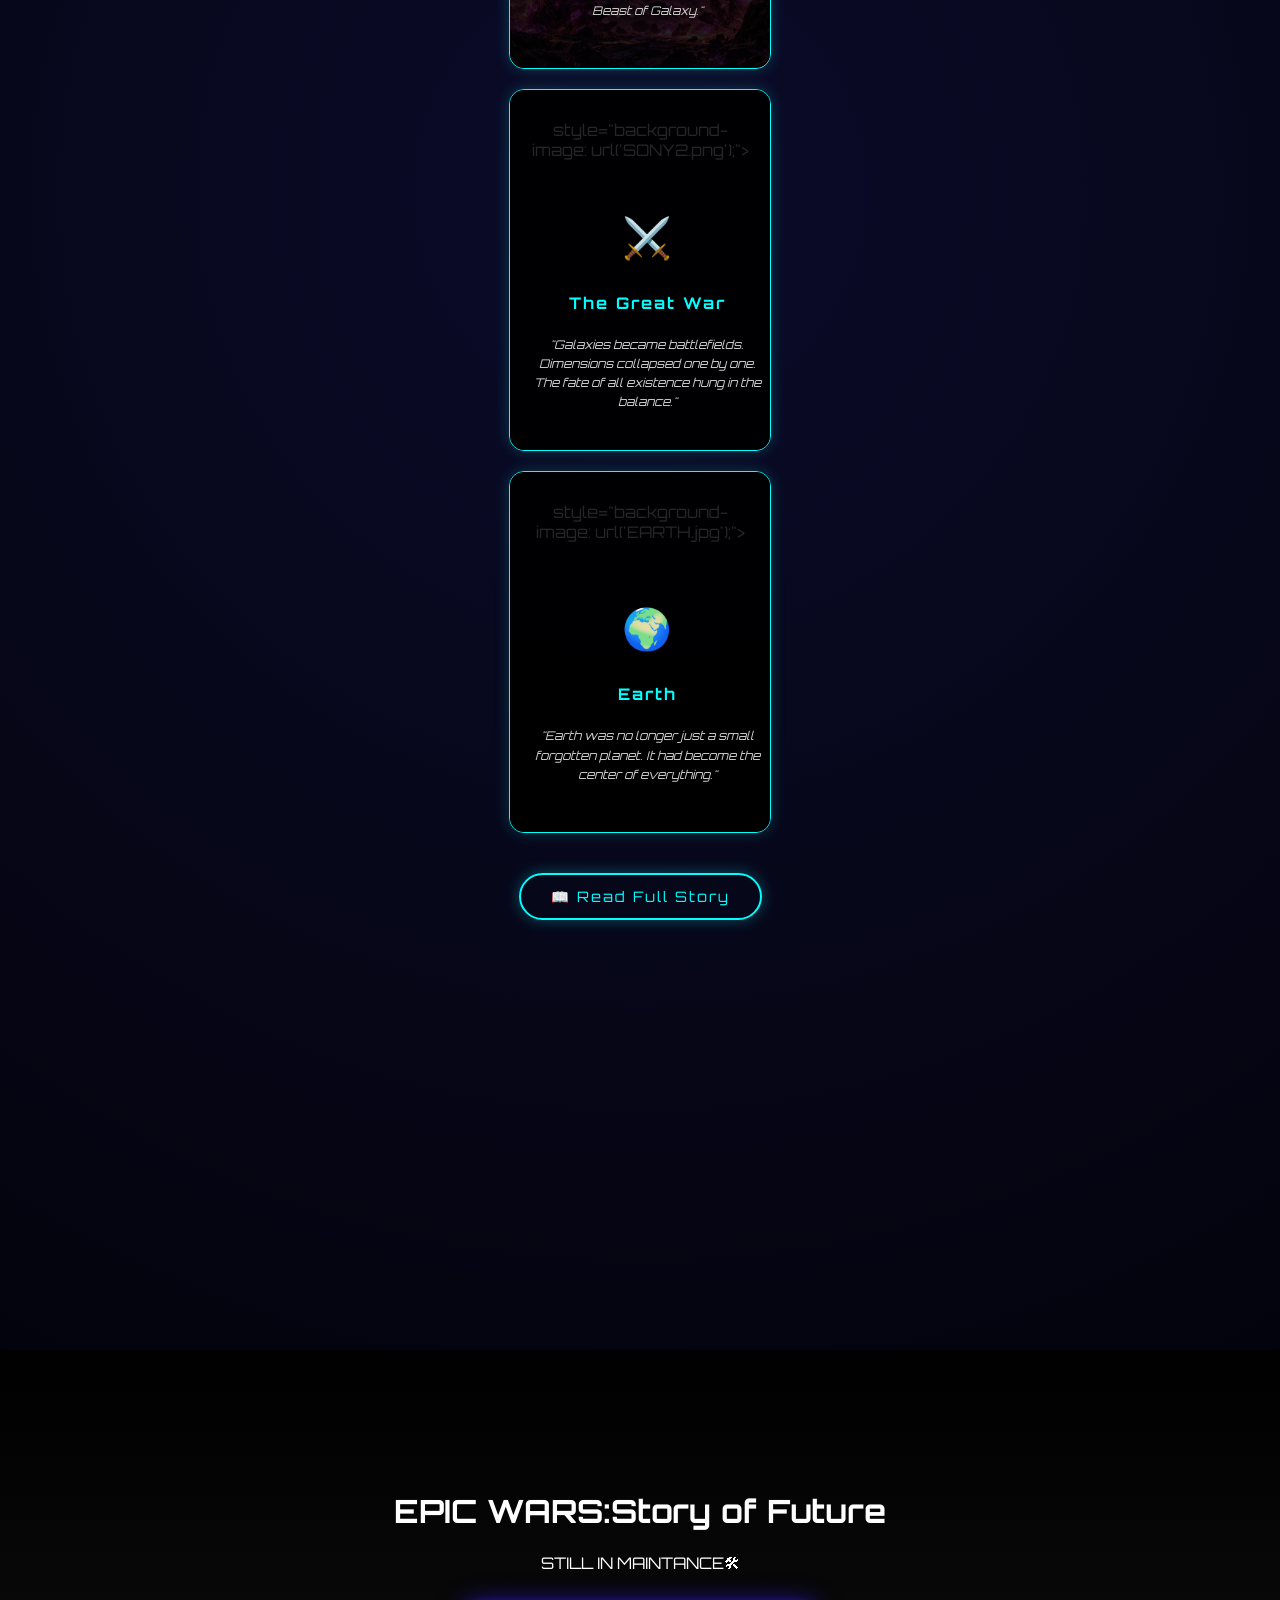
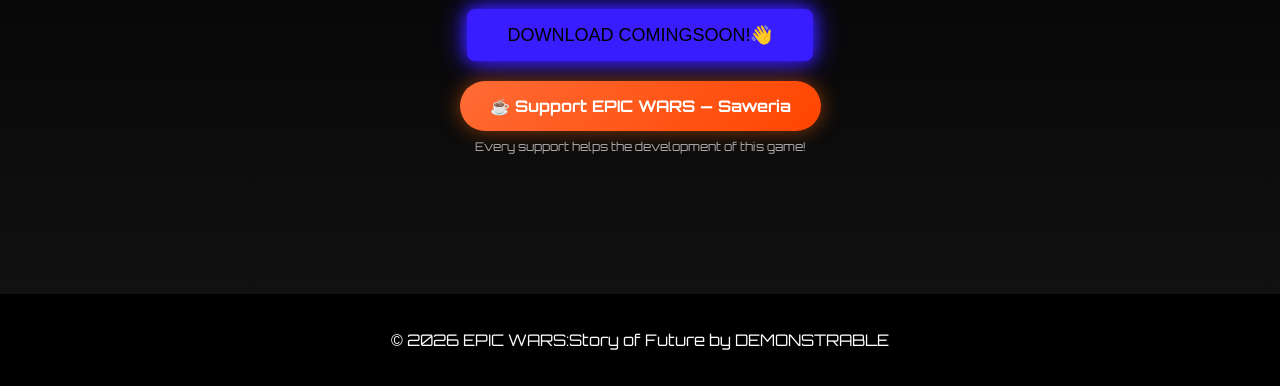
==== commit 3b5f00d9: "Update index.html" ====
--- a/index.html
+++ b/index.html
@@ -318,7 +318,7 @@
                     </div>
 
                     <!-- Card 3: The Great War (gambar belum ada) -->
-                    <div class="lore-card"> style="background-image: url('SvsV-war.png');">
+                    <div class="lore-card"> style="background-image: url('SONY2.png');">
                         <div class="lore-card-content">
                             <div class="lore-icon">⚔️</div>
                             <h3>The Great War</h3>
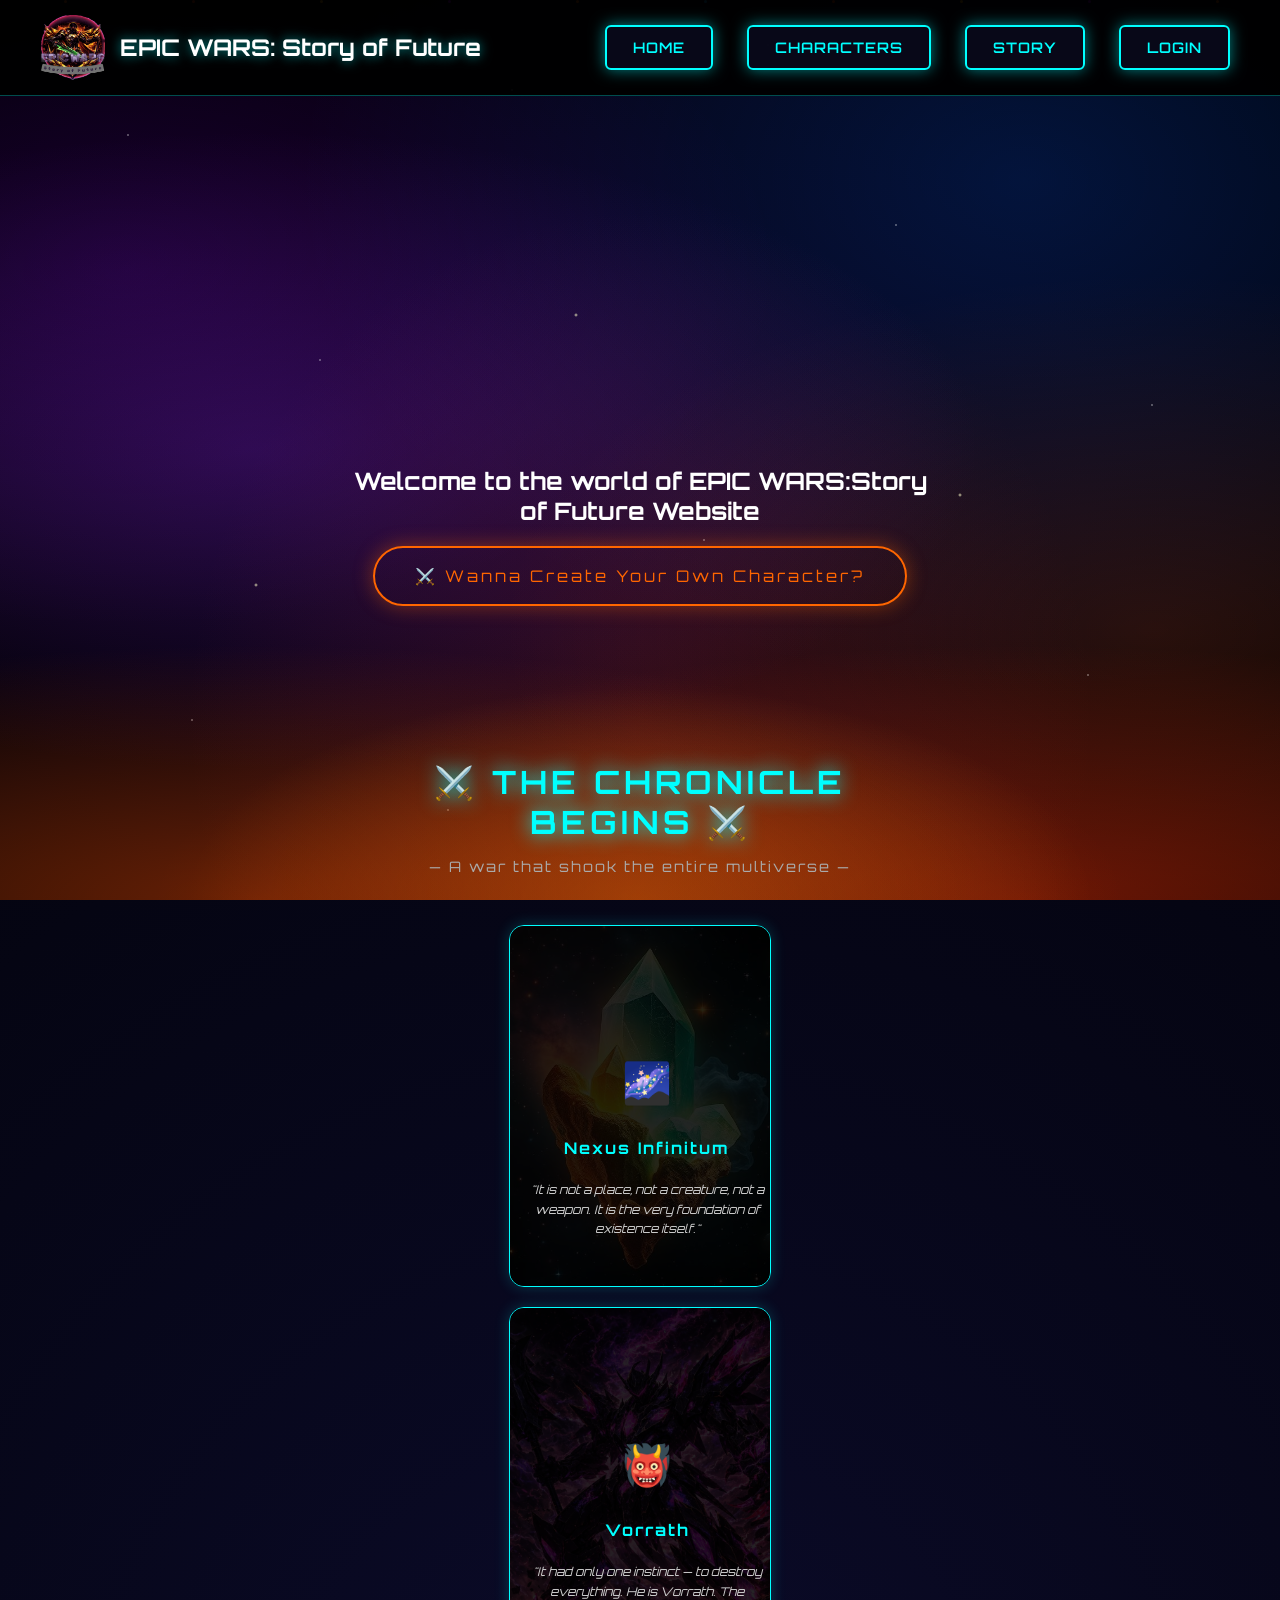
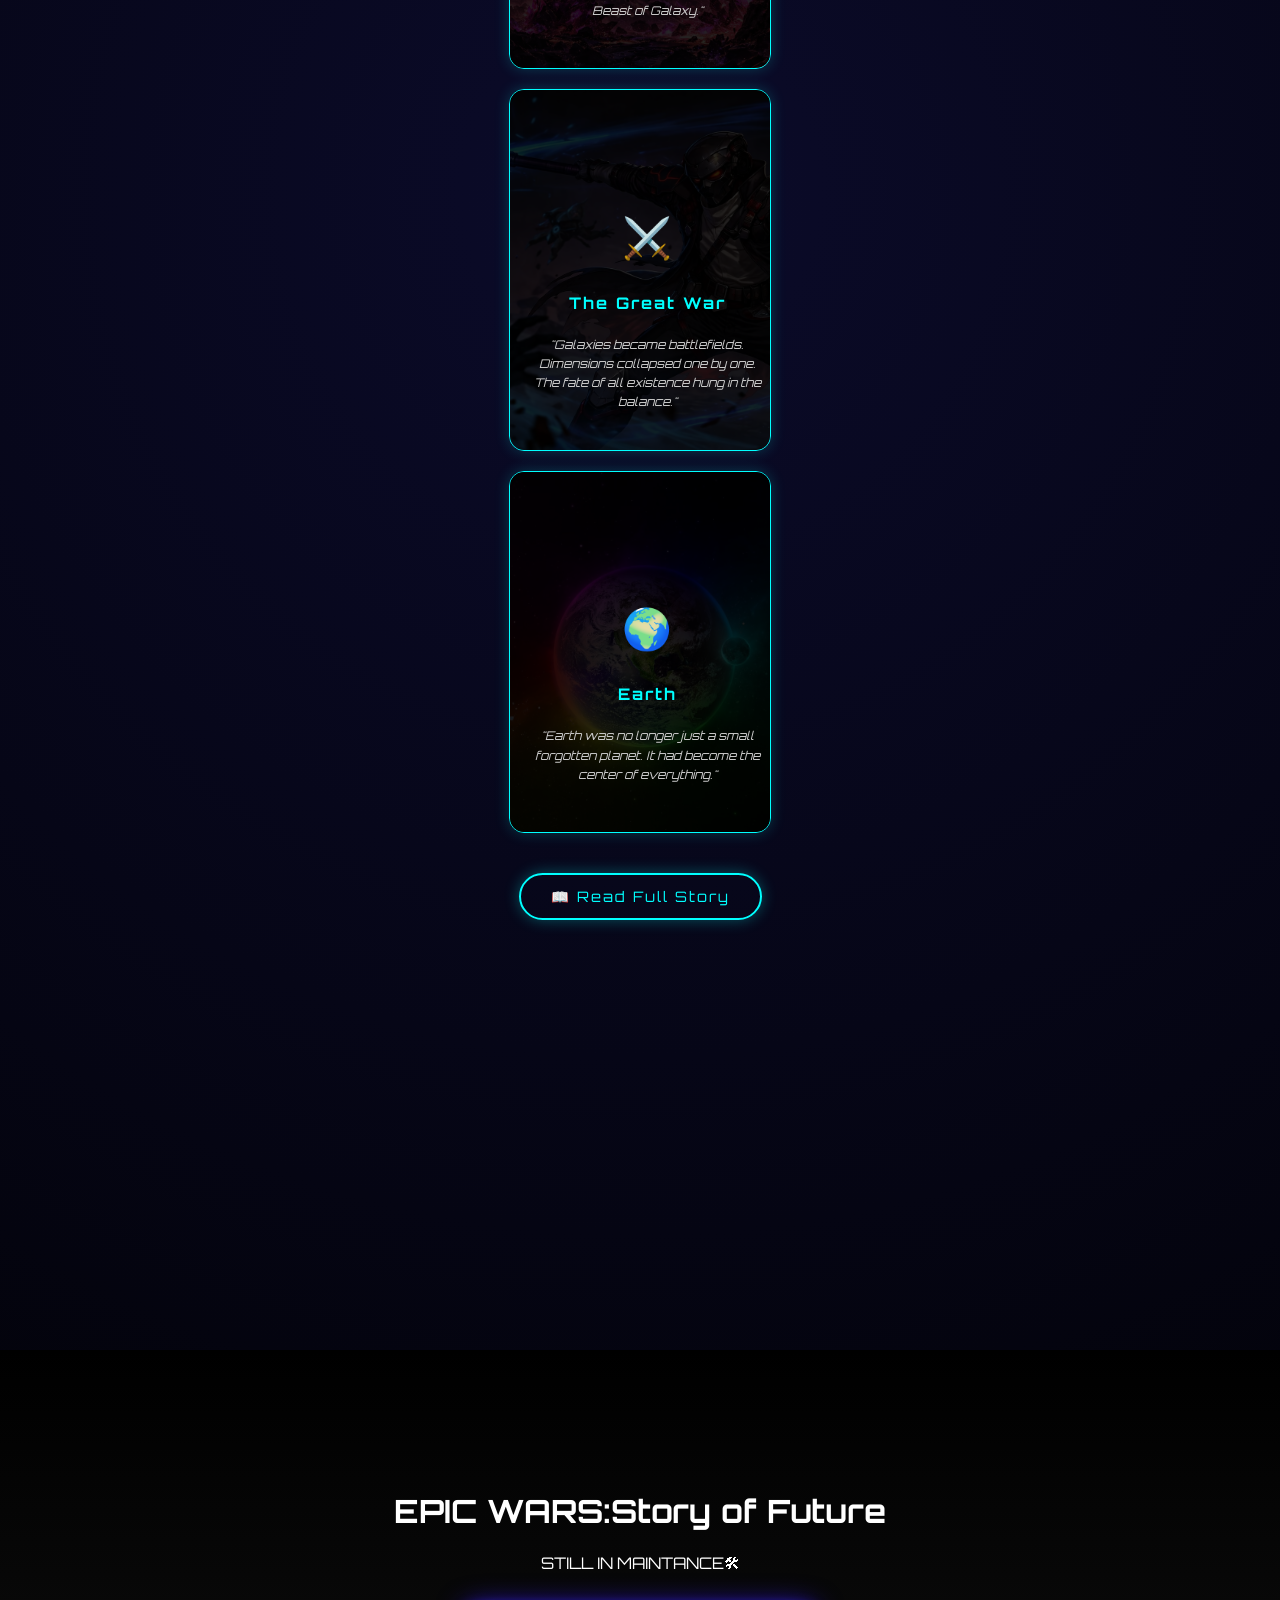
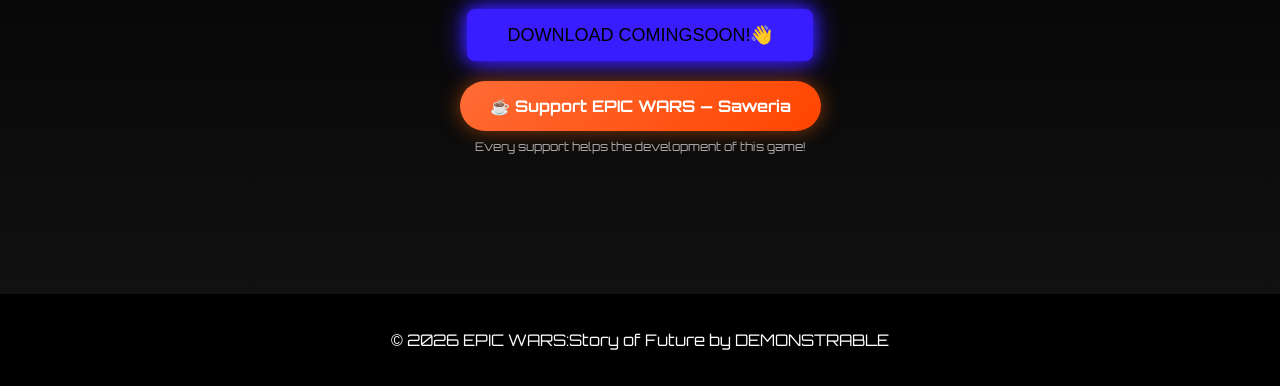
==== commit ae983e38: "Update index.html" ====
--- a/index.html
+++ b/index.html
@@ -317,8 +317,8 @@
                         </div>
                     </div>
 
-                    <!-- Card 3: The Great War (gambar belum ada) -->
-                    <div class="lore-card"> style="background-image: url('SONY2.png');">
+                     <!-- Card 3: The Great War ✅ -->
+                    <div class="lore-card" style="background-image: url('SONY2.png');">
                         <div class="lore-card-content">
                             <div class="lore-icon">⚔️</div>
                             <h3>The Great War</h3>
@@ -326,15 +326,14 @@
                         </div>
                     </div>
 
-                    <!-- Card 4: Earth (gambar belum ada) -->
-                    <div class="lore-card"> style="background-image: url('EARTH.jpg');">
+                    <!-- Card 4: Earth ✅ -->
+                    <div class="lore-card" style="background-image: url('EARTH.jpg');">
                         <div class="lore-card-content">
                             <div class="lore-icon">🌍</div>
                             <h3>Earth</h3>
                             <p>"Earth was no longer just a small forgotten planet. It had become the center of everything."</p>
                         </div>
                     </div>
-
                 </div>
 
                 <a href="story.html" class="lore-btn">📖 Read Full Story</a>
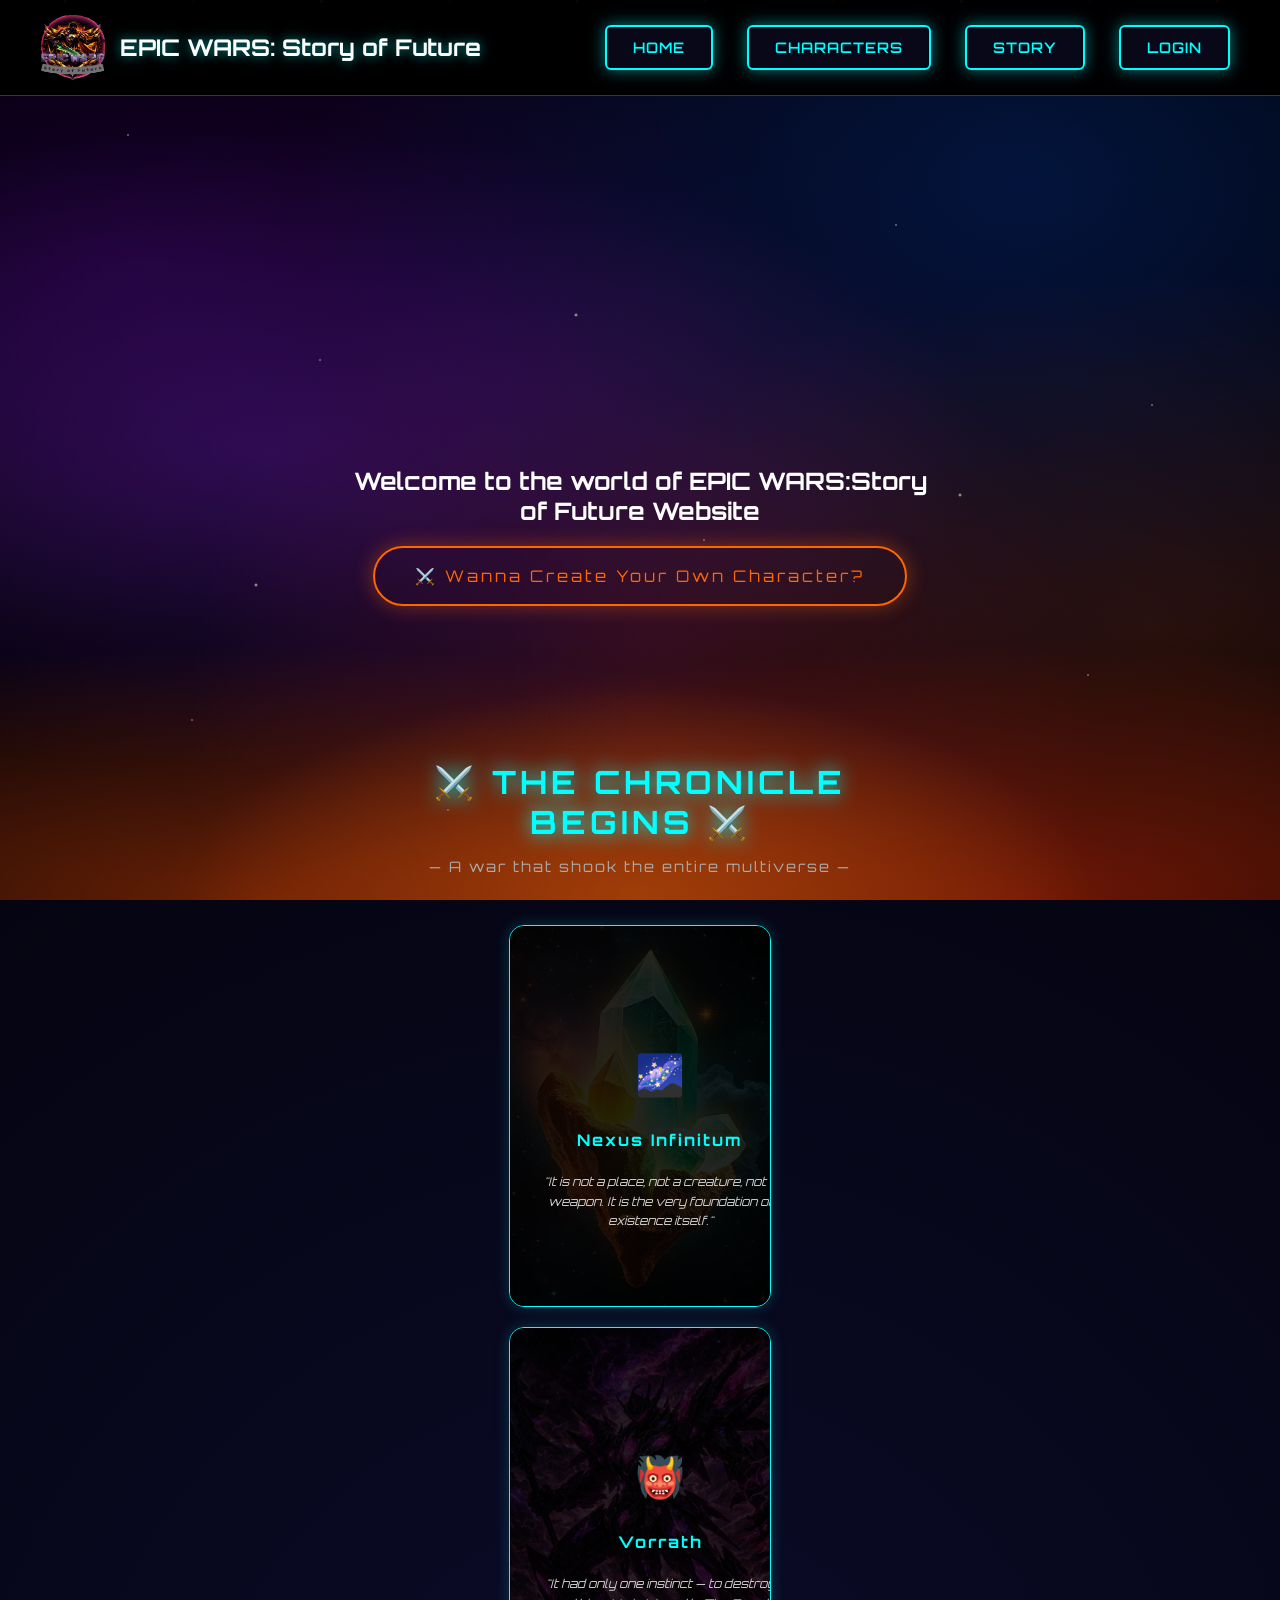
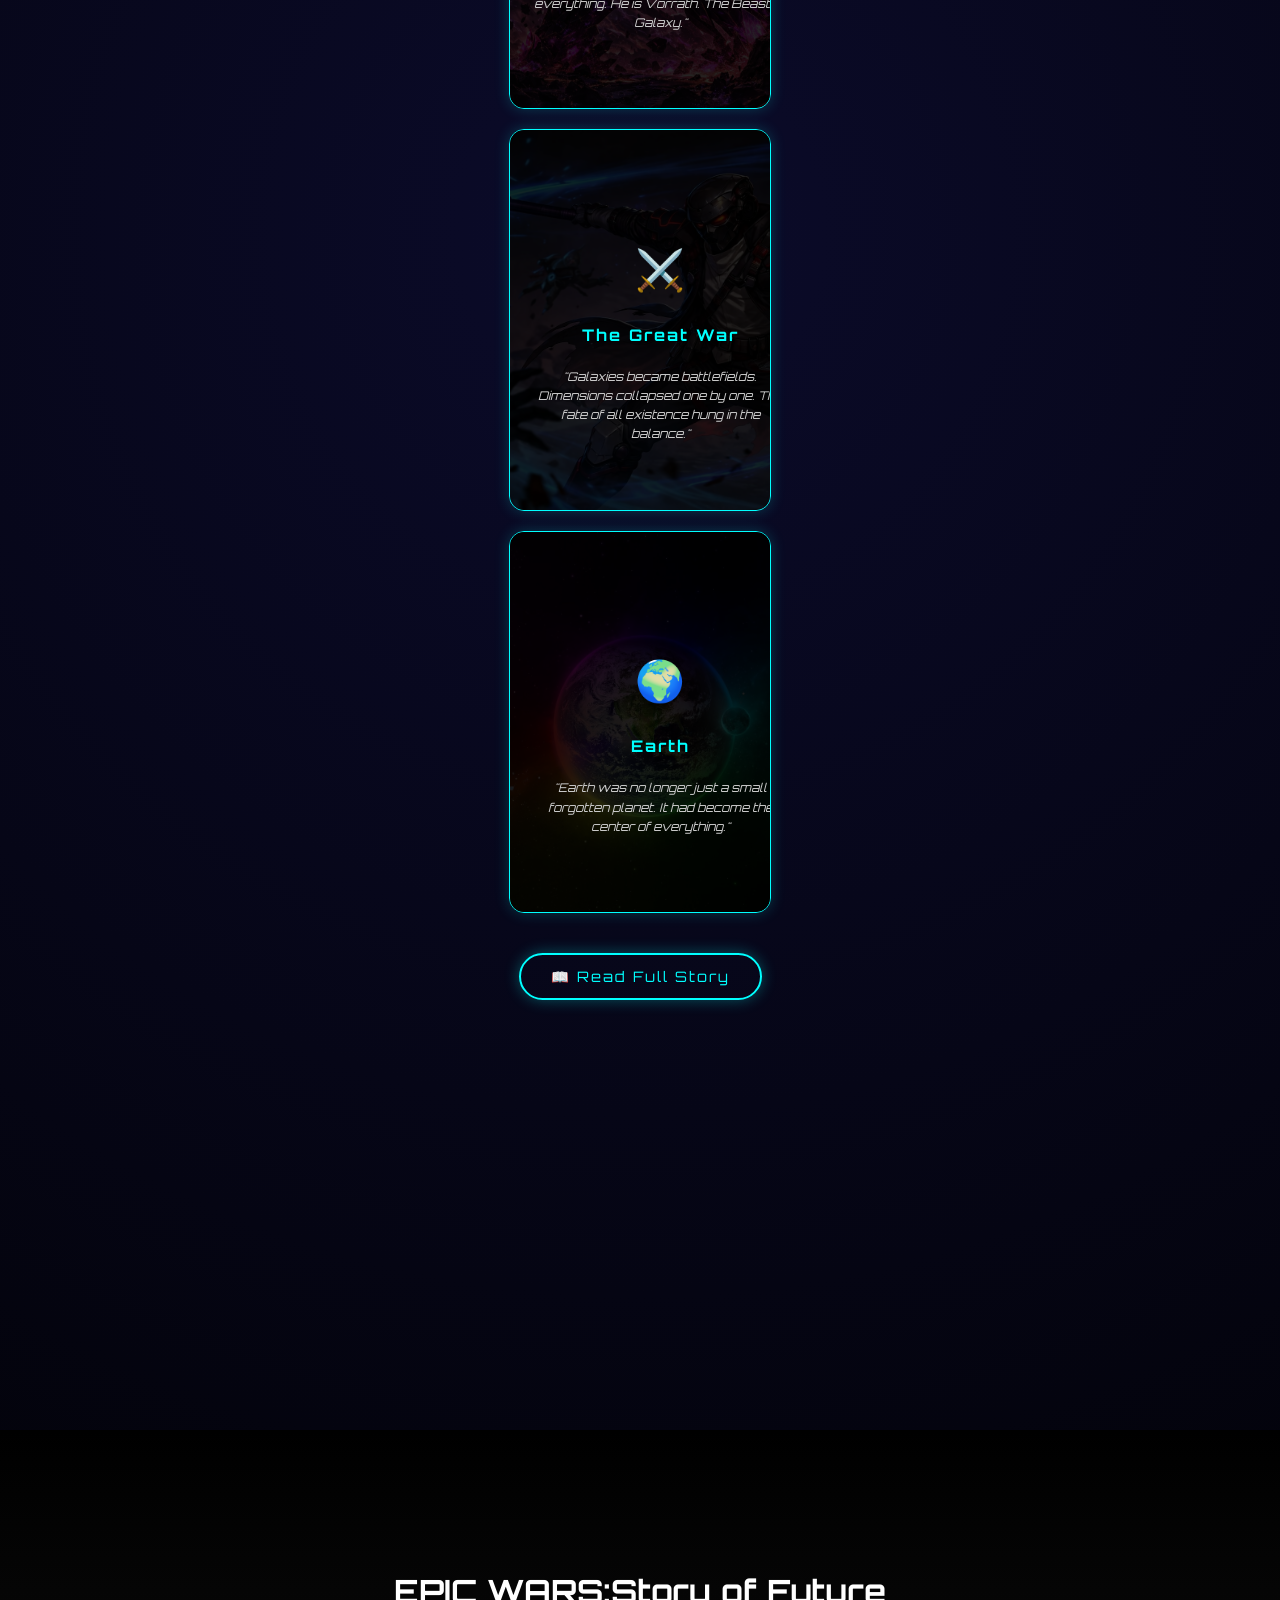
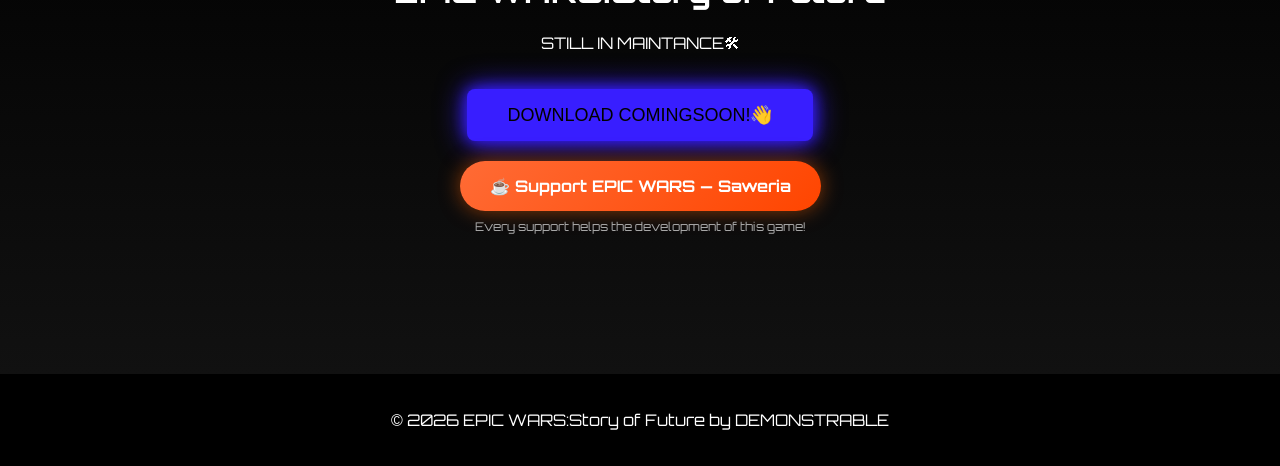
==== commit 36037535: "Update index.html" ====
--- a/index.html
+++ b/index.html
@@ -20,6 +20,57 @@
     <link href="https://fonts.googleapis.com/css2?family=Orbitron:wght@400;700;900&display=swap" rel="stylesheet">
 
     <style>
+
+        /* ========================================
+           VORRATH LIGHTNING EFFECT
+           ======================================== */
+        #vorrath-card {
+            cursor: pointer;
+            position: relative;
+        }
+
+            #vorrath-card .lightning-canvas {
+                position: absolute;
+                top: 0;
+                left: 0;
+                width: 100%;
+                height: 100%;
+                pointer-events: none;
+                z-index: 10;
+                opacity: 0;
+                transition: opacity 0.1s;
+            }
+
+            #vorrath-card.striking .lightning-canvas {
+                opacity: 1;
+            }
+
+            #vorrath-card.striking {
+                animation: vorrathShake 0.15s ease-in-out 4;
+            }
+
+        @keyframes vorrathShake {
+            0% {
+                transform: translate(0, 0);
+            }
+
+            25% {
+                transform: translate(-4px, 2px);
+            }
+
+            50% {
+                transform: translate(4px, -2px);
+            }
+
+            75% {
+                transform: translate(-2px, 4px);
+            }
+
+            100% {
+                transform: translate(2px, -4px);
+            }
+        }
+
         .epic-bg {
             position: fixed;
             top: 0;
@@ -187,16 +238,15 @@
             overflow: hidden;
             background-size: cover !important;
             background-position: center !important;
-            height: 300px;
-            width: 220px;
+            height: 320px;
         }
 
         .lore-card-content {
             position: absolute;
             top: 0;
             left: 0;
-            width: 90%;
-            height: 110%;
+            width: 100%;
+            height: 100%;
             background: rgba(0, 0, 0, 0.85);
             padding: 30px 20px;
             display: flex;
@@ -309,7 +359,7 @@
                     </div>
 
                     <!-- Card 2: Vorrath (gambar belum ada, nanti tambah style="background-image: url('...');") -->
-                    <div class="lore-card" style="background-image: url('VORRATH.png');">
+                    <div class="lore-card" id="vorrath-card" style="background-image: url('VORRATH.png');">
                         <div class="lore-card-content">
                             <div class="lore-icon">👹</div>
                             <h3>Vorrath</h3>
@@ -317,7 +367,7 @@
                         </div>
                     </div>
 
-                     <!-- Card 3: The Great War ✅ -->
+                    <!-- Card 3: The Great War ✅ -->
                     <div class="lore-card" style="background-image: url('SONY2.png');">
                         <div class="lore-card-content">
                             <div class="lore-icon">⚔️</div>
@@ -362,5 +412,141 @@
     </footer>
 
     <script src="script.js"></script>
-</body>
-</html>
+
+    <script>
+        // ========================================
+        // VORRATH LIGHTNING EFFECT
+        // ========================================
+        (function () {
+            var card = document.getElementById("vorrath-card");
+            if (!card) return;
+
+            // Buat canvas untuk petir
+            var canvas = document.createElement("canvas");
+            canvas.className = "lightning-canvas";
+            card.appendChild(canvas);
+
+            var ctx = canvas.getContext("2d");
+            var striking = false;
+
+            function resizeCanvas() {
+                canvas.width = card.offsetWidth;
+                canvas.height = card.offsetHeight;
+            }
+            resizeCanvas();
+            window.addEventListener("resize", resizeCanvas);
+
+            // Gambar satu petir
+            function drawBolt(x1, y1, x2, y2, color, width) {
+                ctx.beginPath();
+                ctx.moveTo(x1, y1);
+
+                var segments = 8 + Math.floor(Math.random() * 6);
+                var dx = (x2 - x1) / segments;
+                var dy = (y2 - y1) / segments;
+
+                for (var i = 1; i < segments; i++) {
+                    var px = x1 + dx * i + (Math.random() - 0.5) * 40;
+                    var py = y1 + dy * i + (Math.random() - 0.5) * 20;
+                    ctx.lineTo(px, py);
+                }
+                ctx.lineTo(x2, y2);
+
+                // Glow luar
+                ctx.strokeStyle = color;
+                ctx.lineWidth = width + 6;
+                ctx.shadowColor = color;
+                ctx.shadowBlur = 25;
+                ctx.globalAlpha = 0.4;
+                ctx.stroke();
+
+                // Glow dalam
+                ctx.lineWidth = width + 2;
+                ctx.shadowBlur = 10;
+                ctx.globalAlpha = 0.7;
+                ctx.stroke();
+
+                // Core putih
+                ctx.strokeStyle = "#ffffff";
+                ctx.lineWidth = width;
+                ctx.shadowColor = "#ffffff";
+                ctx.shadowBlur = 5;
+                ctx.globalAlpha = 0.9;
+                ctx.stroke();
+
+                ctx.globalAlpha = 1;
+                ctx.shadowBlur = 0;
+            }
+
+            // Gambar kilat penuh
+            function strikeLightning() {
+                ctx.clearRect(0, 0, canvas.width, canvas.height);
+
+                var w = canvas.width;
+                var h = canvas.height;
+
+                // Warna pink-ungu acak
+                var colors = [
+                    "#ff00ff",
+                    "#cc00ff",
+                    "#9900ff",
+                    "#ff33cc",
+                    "#aa00ff",
+                    "#ff00aa"
+                ];
+
+                // 3-5 petir utama dari atas
+                var boltCount = 3 + Math.floor(Math.random() * 3);
+                for (var i = 0; i < boltCount; i++) {
+                    var startX = Math.random() * w;
+                    var endX = startX + (Math.random() - 0.5) * 100;
+                    var color = colors[Math.floor(Math.random() * colors.length)];
+                    var width = 1 + Math.random() * 2;
+                    drawBolt(startX, 0, endX, h, color, width);
+                }
+
+                // 2-3 petir cabang
+                for (var j = 0; j < 2 + Math.floor(Math.random() * 2); j++) {
+                    var sx = Math.random() * w;
+                    var sy = Math.random() * h * 0.5;
+                    var ex = sx + (Math.random() - 0.5) * 120;
+                    var ey = sy + h * 0.3 + Math.random() * h * 0.4;
+                    var c = colors[Math.floor(Math.random() * colors.length)];
+                    drawBolt(sx, sy, ex, ey, c, 0.5 + Math.random());
+                }
+            }
+
+            // Klik → petir
+            card.addEventListener("click", function () {
+                if (striking) return;
+                striking = true;
+                card.classList.add("striking");
+
+                // 3 kali kilat cepat
+                var count = 0;
+                var maxFlashes = 3 + Math.floor(Math.random() * 3);
+
+                function flash() {
+                    strikeLightning();
+                    count++;
+                    if (count < maxFlashes) {
+                        setTimeout(function () {
+                            ctx.clearRect(0, 0, canvas.width, canvas.height);
+                            setTimeout(flash, 30 + Math.random() * 60);
+                        }, 40 + Math.random() * 50);
+                    } else {
+                        setTimeout(function () {
+                            ctx.clearRect(0, 0, canvas.width, canvas.height);
+                            card.classList.remove("striking");
+                            striking = false;
+                        }, 200);
+                    }
+                }
+                flash();
+            });
+        })();
+    </script>
+
+
+</body >
+</html >
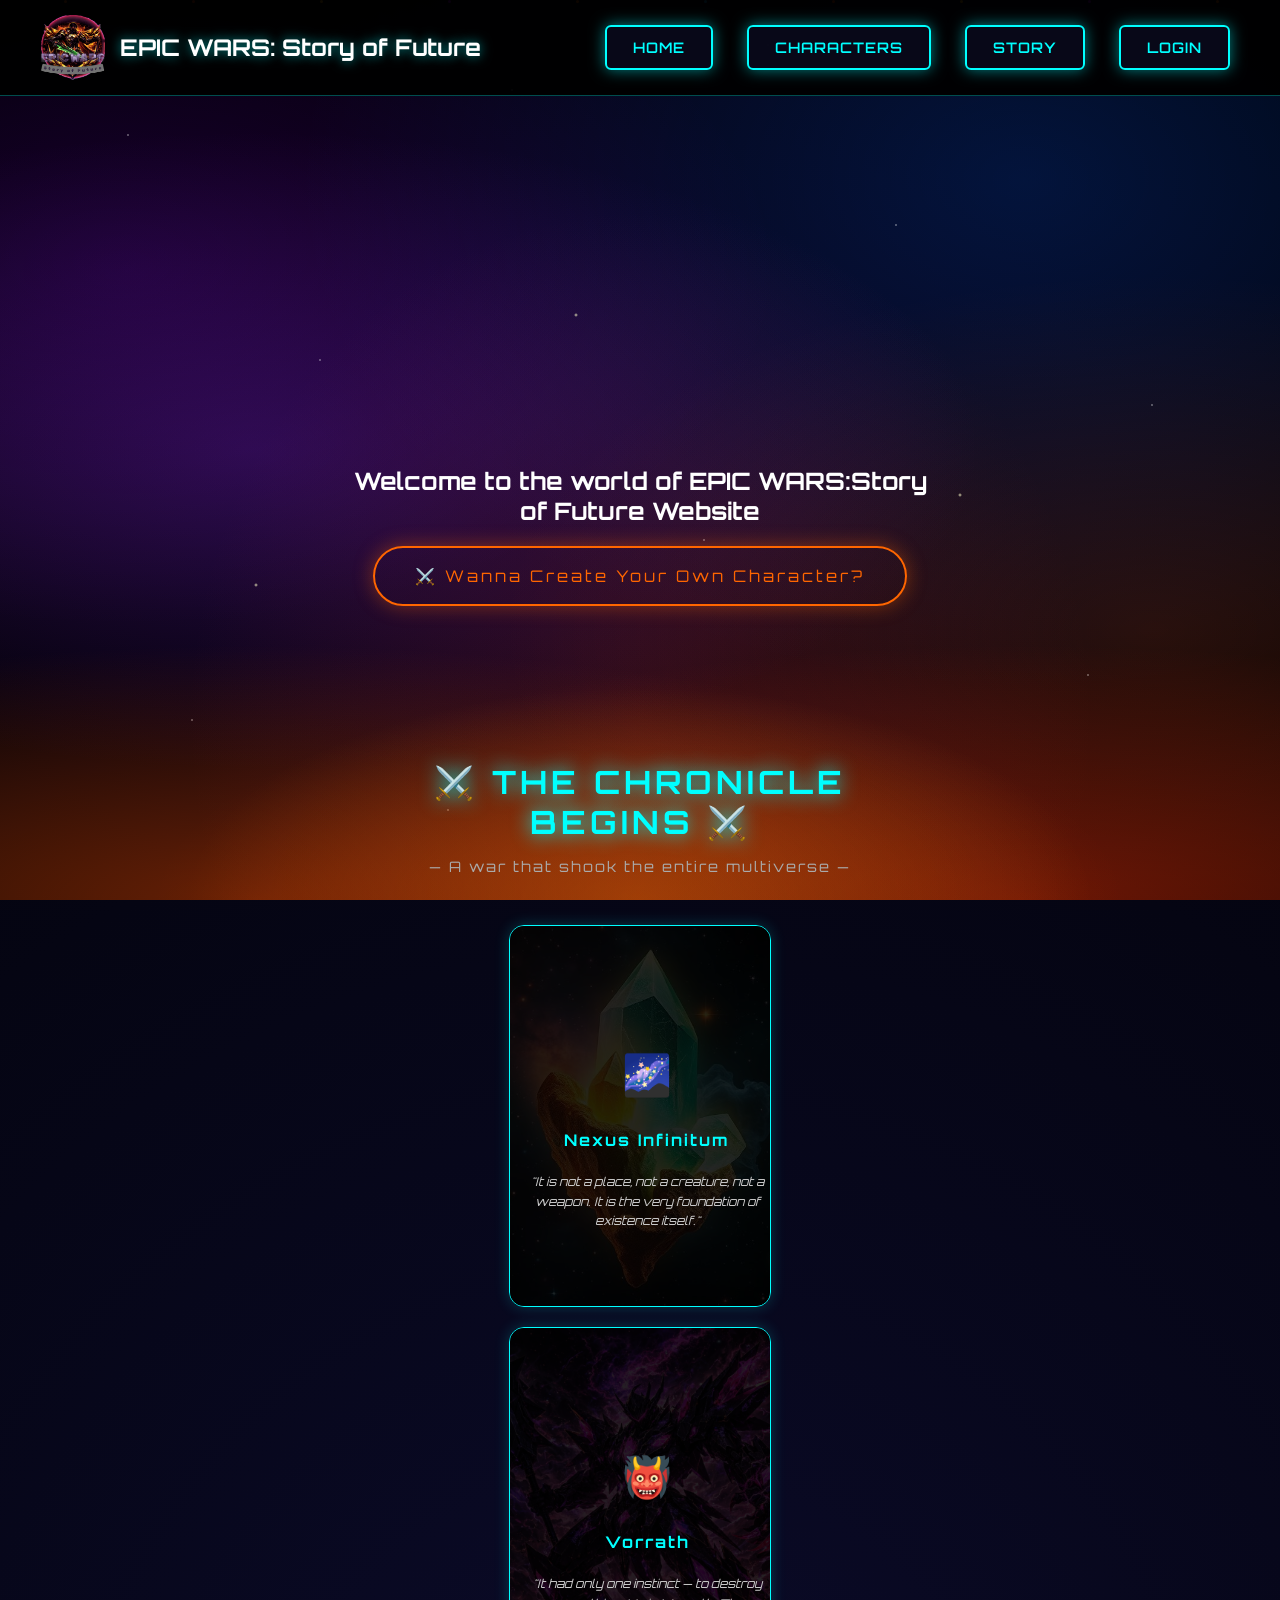
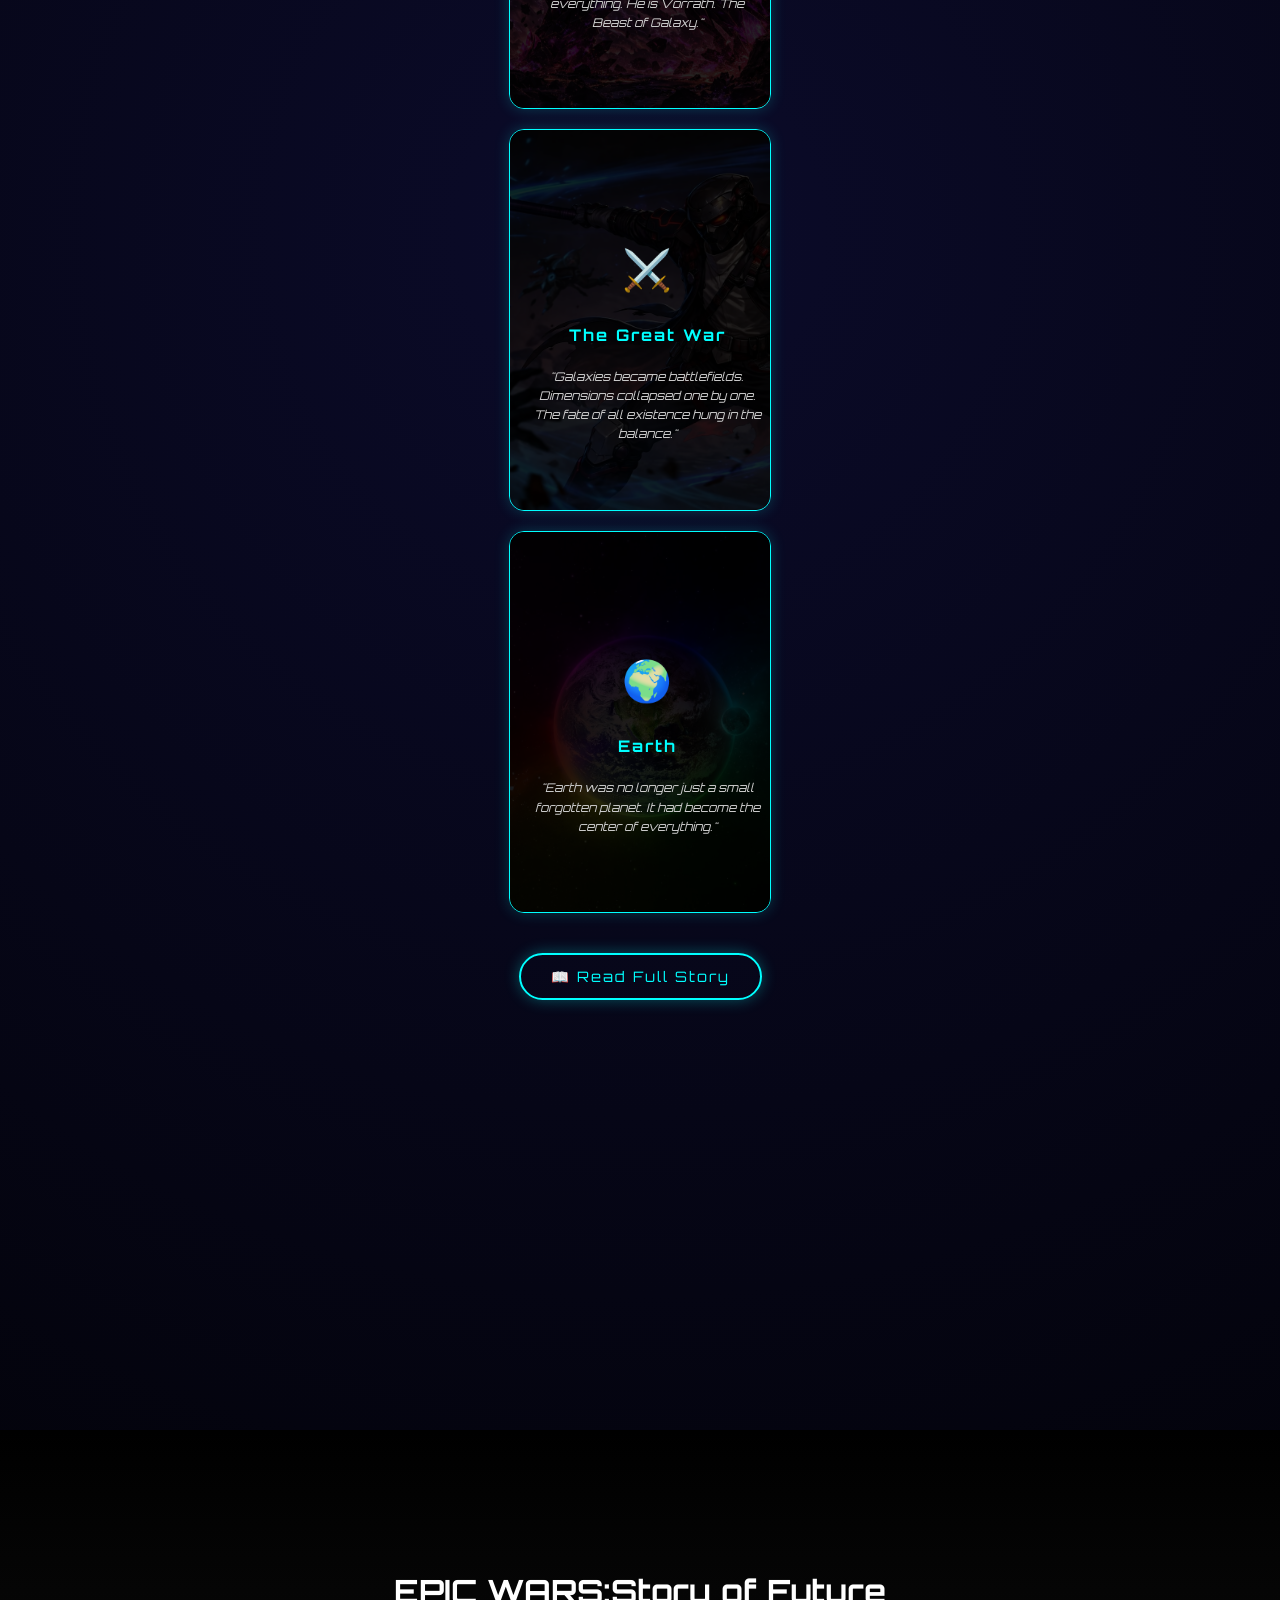
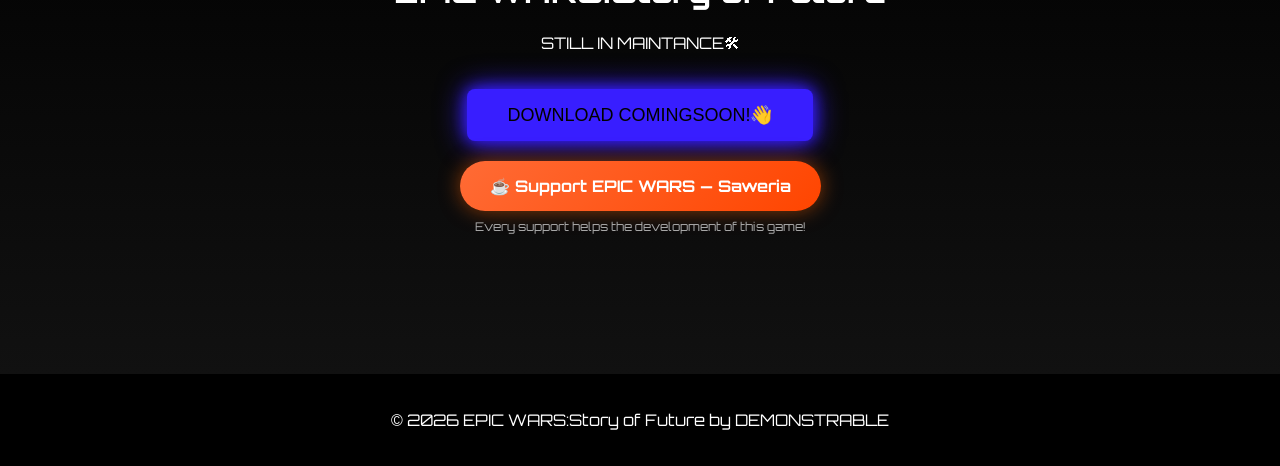
==== commit fece6270: "Update index.html" ====
--- a/index.html
+++ b/index.html
@@ -245,7 +245,7 @@
             position: absolute;
             top: 0;
             left: 0;
-            width: 100%;
+            width: 90%;
             height: 100%;
             background: rgba(0, 0, 0, 0.85);
             padding: 30px 20px;
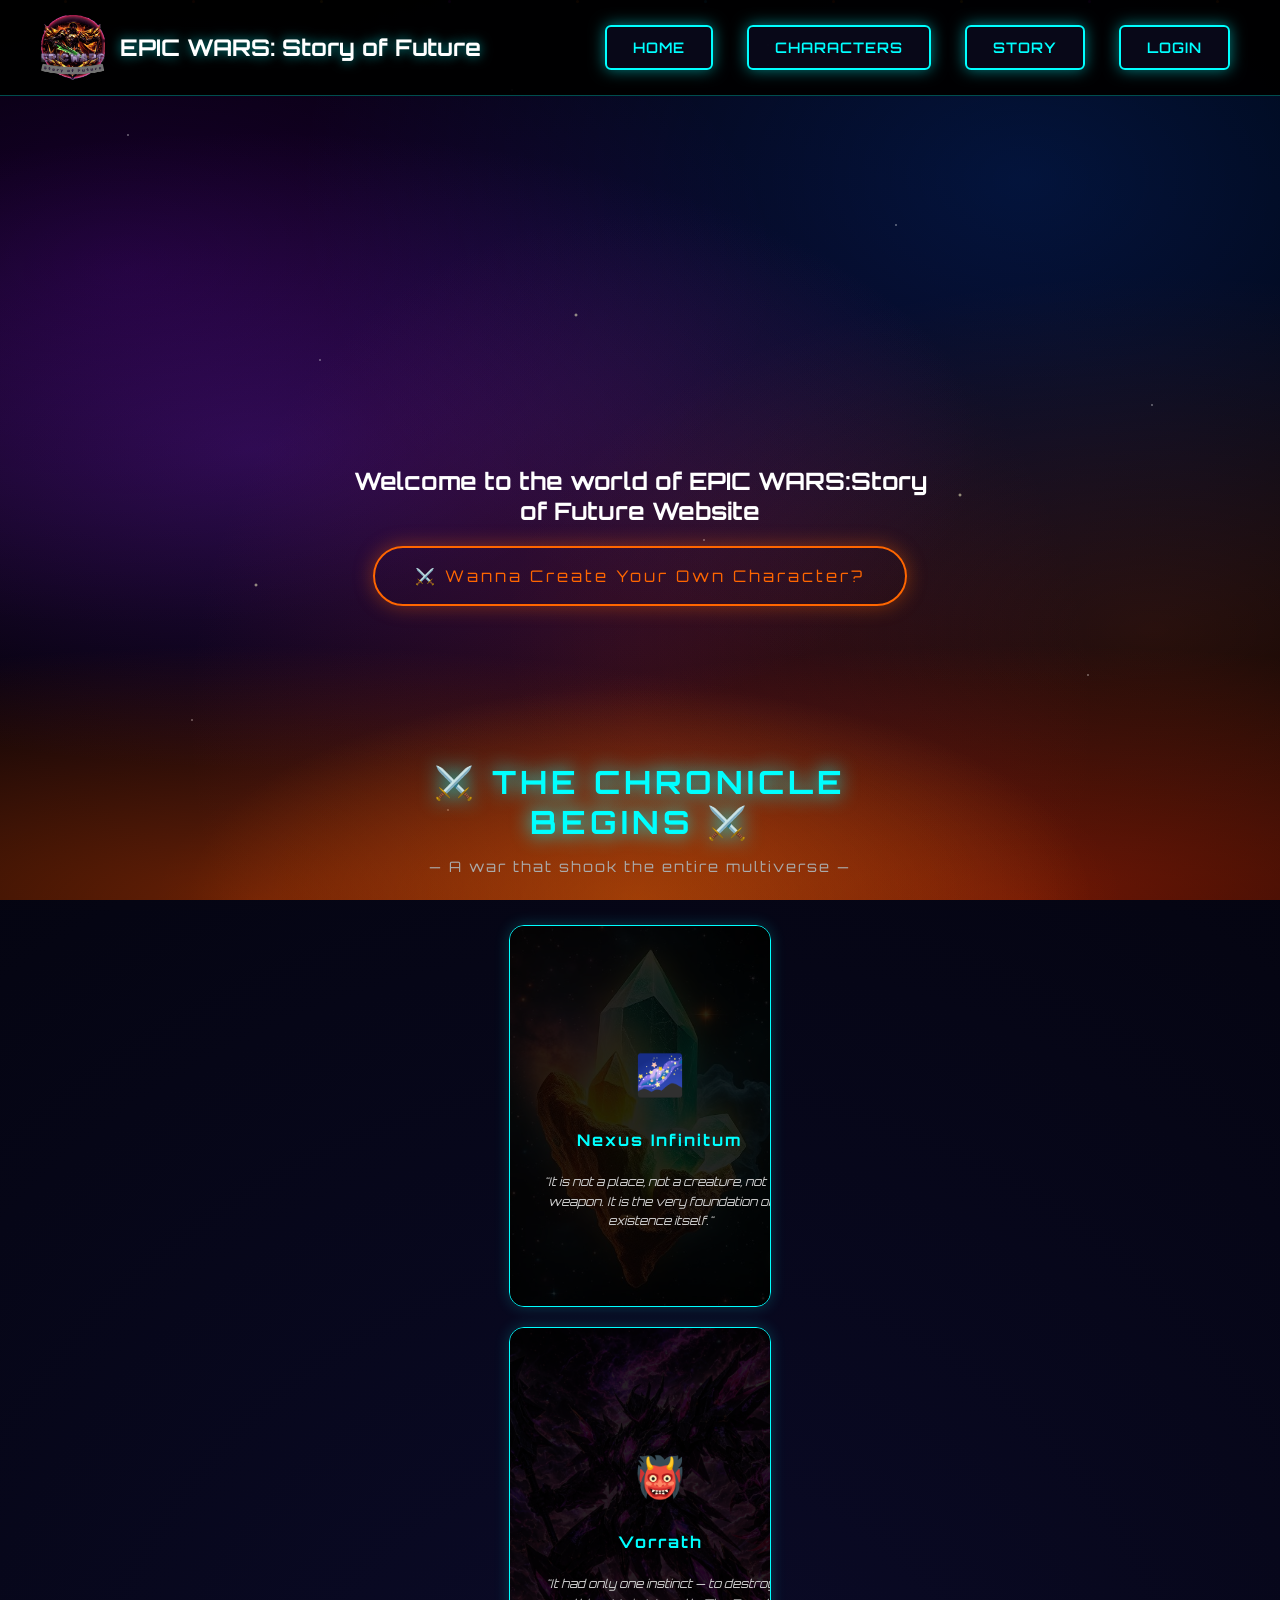
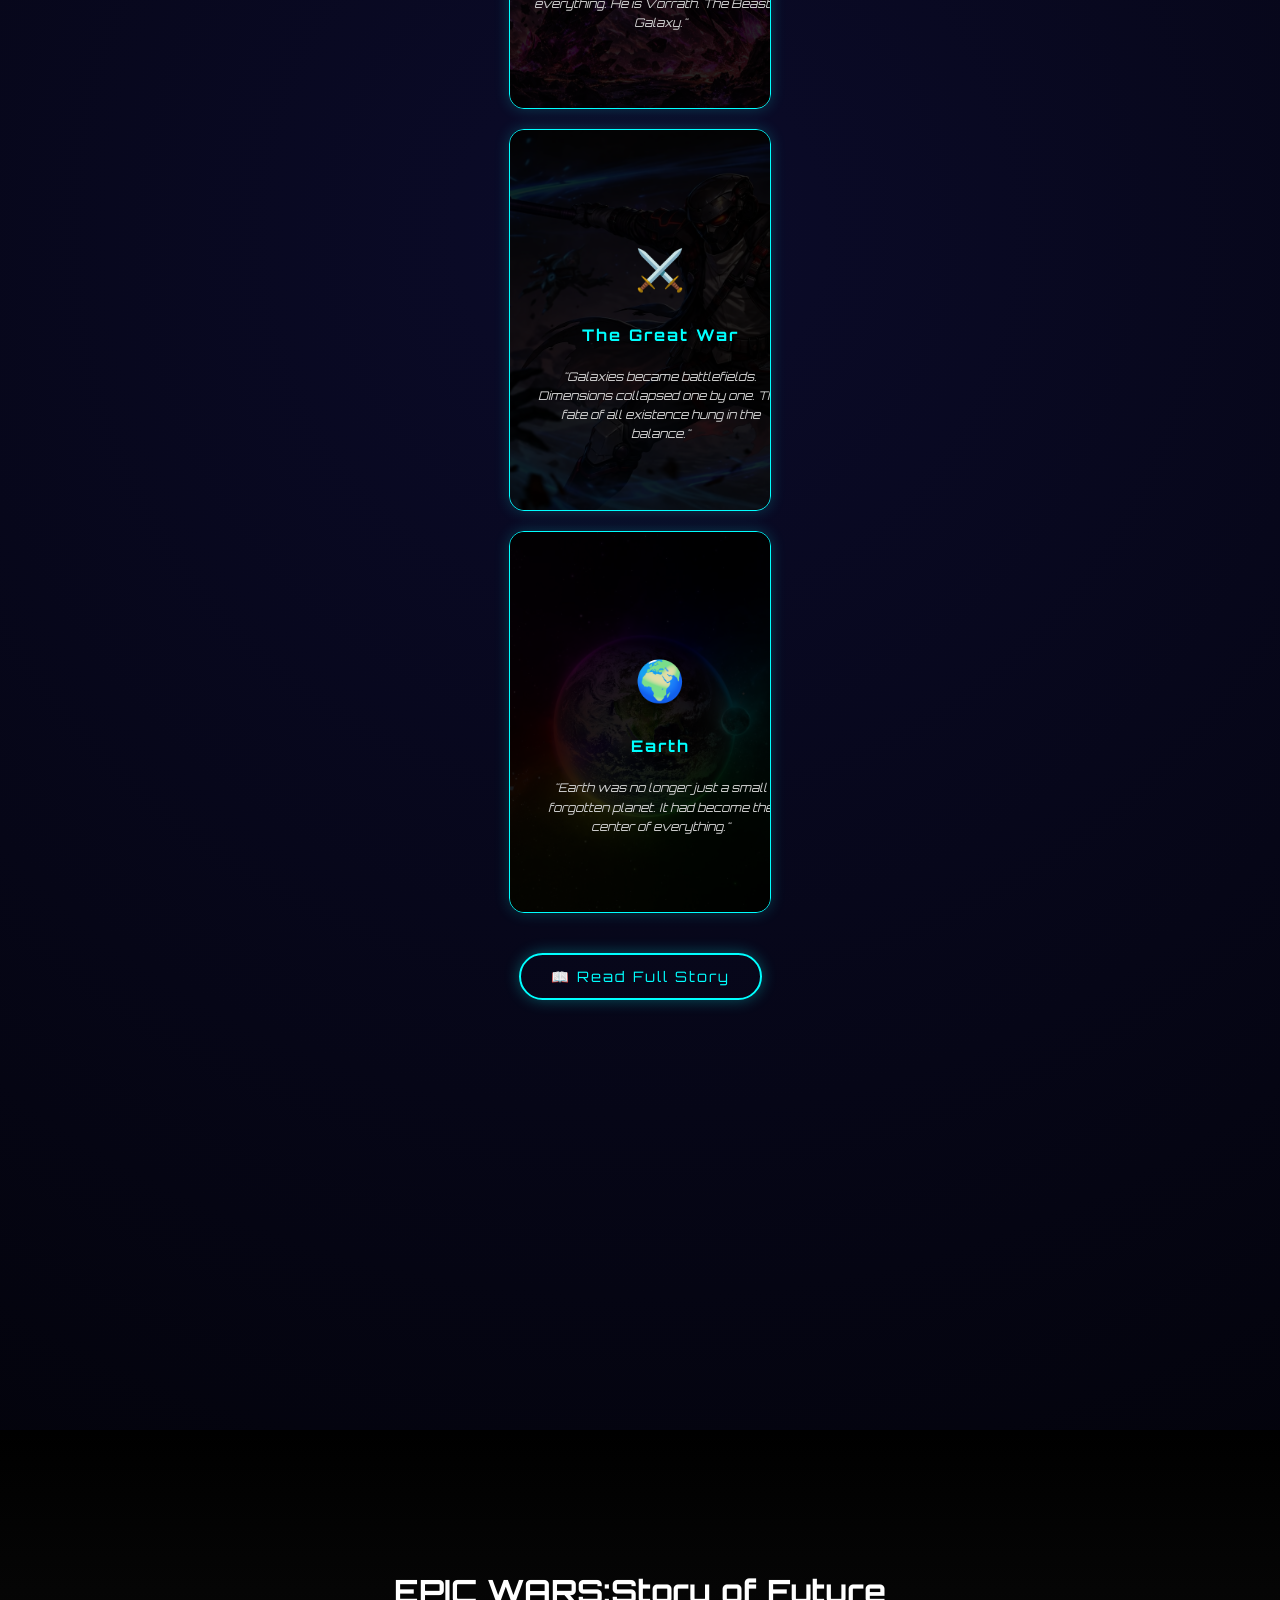
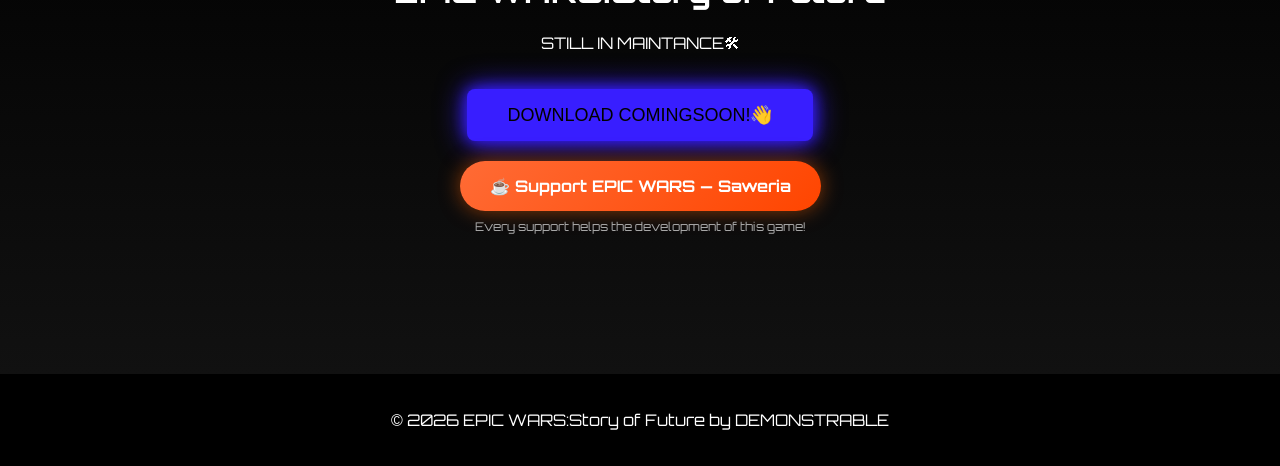
==== commit bb76571e: "Update index.html" ====
--- a/index.html
+++ b/index.html
@@ -20,57 +20,6 @@
     <link href="https://fonts.googleapis.com/css2?family=Orbitron:wght@400;700;900&display=swap" rel="stylesheet">
 
     <style>
-
-        /* ========================================
-           VORRATH LIGHTNING EFFECT
-           ======================================== */
-        #vorrath-card {
-            cursor: pointer;
-            position: relative;
-        }
-
-            #vorrath-card .lightning-canvas {
-                position: absolute;
-                top: 0;
-                left: 0;
-                width: 100%;
-                height: 100%;
-                pointer-events: none;
-                z-index: 10;
-                opacity: 0;
-                transition: opacity 0.1s;
-            }
-
-            #vorrath-card.striking .lightning-canvas {
-                opacity: 1;
-            }
-
-            #vorrath-card.striking {
-                animation: vorrathShake 0.15s ease-in-out 4;
-            }
-
-        @keyframes vorrathShake {
-            0% {
-                transform: translate(0, 0);
-            }
-
-            25% {
-                transform: translate(-4px, 2px);
-            }
-
-            50% {
-                transform: translate(4px, -2px);
-            }
-
-            75% {
-                transform: translate(-2px, 4px);
-            }
-
-            100% {
-                transform: translate(2px, -4px);
-            }
-        }
-
         .epic-bg {
             position: fixed;
             top: 0;
@@ -90,13 +39,8 @@
         }
 
         @keyframes galaxyPulse {
-            0% {
-                filter: brightness(1);
-            }
-
-            100% {
-                filter: brightness(1.3);
-            }
+            0% { filter: brightness(1); }
+            100% { filter: brightness(1.3); }
         }
 
         .stars-layer {
@@ -108,13 +52,8 @@
         }
 
         @keyframes starsTwinkle {
-            0% {
-                opacity: 0.6;
-            }
-
-            100% {
-                opacity: 1;
-            }
+            0% { opacity: 0.6; }
+            100% { opacity: 1; }
         }
 
         .fire-layer {
@@ -128,15 +67,8 @@
         }
 
         @keyframes firePulse {
-            0% {
-                opacity: 0.6;
-                transform: scaleY(1);
-            }
-
-            100% {
-                opacity: 1;
-                transform: scaleY(1.1);
-            }
+            0% { opacity: 0.6; transform: scaleY(1); }
+            100% { opacity: 1; transform: scaleY(1.1); }
         }
 
         .nebula-layer {
@@ -148,13 +80,8 @@
         }
 
         @keyframes nebulaMove {
-            0% {
-                transform: translate(0, 0);
-            }
-
-            100% {
-                transform: translate(-20px, -20px);
-            }
+            0% { transform: translate(0, 0); }
+            100% { transform: translate(-20px, -20px); }
         }
 
         .particle {
@@ -166,26 +93,12 @@
         }
 
         @keyframes particleFloat {
-            0% {
-                transform: translateY(100vh) rotate(0deg);
-                opacity: 0;
-            }
-
-            10% {
-                opacity: 1;
-            }
-
-            90% {
-                opacity: 1;
-            }
-
-            100% {
-                transform: translateY(-100px) rotate(720deg);
-                opacity: 0;
-            }
-        }
-
-        /* SAWERIA BUTTON */
+            0% { transform: translateY(100vh) rotate(0deg); opacity: 0; }
+            10% { opacity: 1; }
+            90% { opacity: 1; }
+            100% { transform: translateY(-100px) rotate(720deg); opacity: 0; }
+        }
+
         .saweria-container {
             text-align: center;
             margin: 20px 0;
@@ -210,19 +123,14 @@
             animation: saweriaPulse 2s ease-in-out infinite alternate;
         }
 
-            .saweria-btn:hover {
-                transform: scale(1.1);
-                box-shadow: 0 0 40px rgba(255, 100, 0, 0.8);
-            }
+        .saweria-btn:hover {
+            transform: scale(1.1);
+            box-shadow: 0 0 40px rgba(255, 100, 0, 0.8);
+        }
 
         @keyframes saweriaPulse {
-            0% {
-                box-shadow: 0 0 20px rgba(255, 100, 0, 0.5);
-            }
-
-            100% {
-                box-shadow: 0 0 40px rgba(255, 100, 0, 0.9);
-            }
+            0% { box-shadow: 0 0 20px rgba(255, 100, 0, 0.5); }
+            100% { box-shadow: 0 0 40px rgba(255, 100, 0, 0.9); }
         }
 
         .saweria-text {
@@ -232,7 +140,7 @@
             font-family: 'Orbitron', sans-serif;
         }
 
-        /* ✅ TAMBAHAN: LORE CARD SLIDE REVEAL */
+        /* LORE CARD SLIDE REVEAL */
         .lore-card {
             position: relative;
             overflow: hidden;
@@ -245,7 +153,7 @@
             position: absolute;
             top: 0;
             left: 0;
-            width: 90%;
+            width: 100%;
             height: 100%;
             background: rgba(0, 0, 0, 0.85);
             padding: 30px 20px;
@@ -258,6 +166,59 @@
 
         .lore-card:hover .lore-card-content {
             transform: translateY(-100%);
+        }
+
+        /* VORRATH LIGHTNING (FULL SCREEN) */
+        #vorrath-card {
+            cursor: pointer;
+        }
+
+        .vorrath-lightning {
+            position: fixed;
+            top: 0;
+            left: 0;
+            width: 100vw;
+            height: 100vh;
+            pointer-events: none;
+            z-index: 9999;
+            opacity: 0;
+        }
+
+        .vorrath-lightning.active {
+            opacity: 1;
+        }
+
+        .vorrath-flash {
+            position: fixed;
+            top: 0;
+            left: 0;
+            width: 100vw;
+            height: 100vh;
+            background: rgba(180, 0, 255, 0.15);
+            pointer-events: none;
+            z-index: 9998;
+            opacity: 0;
+        }
+
+        .vorrath-flash.active {
+            animation: screenFlash 0.15s ease-out;
+        }
+
+        @keyframes screenFlash {
+            0% { opacity: 1; }
+            100% { opacity: 0; }
+        }
+
+        #vorrath-card.striking {
+            animation: vorrathShake 0.15s ease-in-out 4;
+        }
+
+        @keyframes vorrathShake {
+            0% { transform: translate(0, 0); }
+            25% { transform: translate(-4px, 2px); }
+            50% { transform: translate(4px, -2px); }
+            75% { transform: translate(-2px, 4px); }
+            100% { transform: translate(2px, -4px); }
         }
     </style>
 </head>
@@ -306,42 +267,35 @@
         </nav>
     </header>
 
-
     <section class="about">
         <h1>Welcome to the world of EPIC WARS:Story of Future Website</h1>
 
         <div style="text-align: center; margin-bottom: -200px; margin-bottom: 50px;">
             <a href="create-character.html" style="
-        display: inline-block;
-        padding: 18px 40px;
-        background: transparent;
-        border: 2px solid #ff6600;
-        color: #ff6600;
-        font-family: 'Orbitron', sans-serif;
-        font-size: 1em;
-        letter-spacing: 3px;
-        border-radius: 50px;
-        text-decoration: none;
-        box-shadow: 0 0 20px rgba(255,102,0,0.4);
-        transition: 0.3s;
-        animation: orangePulse 2s ease-in-out infinite alternate;
-    ">⚔️ Wanna Create Your Own Character?</a>
+                display: inline-block;
+                padding: 18px 40px;
+                background: transparent;
+                border: 2px solid #ff6600;
+                color: #ff6600;
+                font-family: 'Orbitron', sans-serif;
+                font-size: 1em;
+                letter-spacing: 3px;
+                border-radius: 50px;
+                text-decoration: none;
+                box-shadow: 0 0 20px rgba(255,102,0,0.4);
+                transition: 0.3s;
+                animation: orangePulse 2s ease-in-out infinite alternate;
+            ">⚔️ Wanna Create Your Own Character?</a>
         </div>
 
         <style>
             @keyframes orangePulse {
-                0% {
-                    box-shadow: 0 0 20px rgba(255,102,0,0.4);
-                }
-
-                100% {
-                    box-shadow: 0 0 40px rgba(255,102,0,0.8);
-                }
+                0% { box-shadow: 0 0 20px rgba(255,102,0,0.4); }
+                100% { box-shadow: 0 0 40px rgba(255,102,0,0.8); }
             }
         </style>
 
-
-        <!-- ✅ SECTION LORE (UDAH DIUBAH) -->
+        <!-- SECTION LORE -->
         <section class="lore-section">
             <div class="lore-container">
                 <h2 class="lore-title">⚔️ THE CHRONICLE BEGINS ⚔️</h2>
@@ -349,7 +303,6 @@
 
                 <div class="lore-cards">
 
-                    <!-- Card 1: Nexus Infinitum ✅ GAMBAR UDAH ADA -->
                     <div class="lore-card" style="background-image: url('NEXUS-INFINITUM.jpg');">
                         <div class="lore-card-content">
                             <div class="lore-icon">🌌</div>
@@ -358,7 +311,6 @@
                         </div>
                     </div>
 
-                    <!-- Card 2: Vorrath (gambar belum ada, nanti tambah style="background-image: url('...');") -->
                     <div class="lore-card" id="vorrath-card" style="background-image: url('VORRATH.png');">
                         <div class="lore-card-content">
                             <div class="lore-icon">👹</div>
@@ -367,7 +319,6 @@
                         </div>
                     </div>
 
-                    <!-- Card 3: The Great War ✅ -->
                     <div class="lore-card" style="background-image: url('SONY2.png');">
                         <div class="lore-card-content">
                             <div class="lore-icon">⚔️</div>
@@ -376,7 +327,6 @@
                         </div>
                     </div>
 
-                    <!-- Card 4: Earth ✅ -->
                     <div class="lore-card" style="background-image: url('EARTH.jpg');">
                         <div class="lore-card-content">
                             <div class="lore-icon">🌍</div>
@@ -384,12 +334,12 @@
                             <p>"Earth was no longer just a small forgotten planet. It had become the center of everything."</p>
                         </div>
                     </div>
+
                 </div>
 
                 <a href="story.html" class="lore-btn">📖 Read Full Story</a>
             </div>
         </section>
-
 
     </section>
 
@@ -398,7 +348,6 @@
         <p>STILL IN MAINTANCE🛠</p>
         <button class="download-btn">DOWNLOAD COMINGSOON!👋</button>
 
-        <!-- SAWERIA DONATION BUTTON -->
         <div class="saweria-container">
             <a href="https://saweria.co/xenojulianto" target="_blank" class="saweria-btn">
                 ☕ Support EPIC WARS — Saweria
@@ -414,63 +363,59 @@
     <script src="script.js"></script>
 
     <script>
-        // ========================================
-        // VORRATH LIGHTNING EFFECT
-        // ========================================
         (function () {
             var card = document.getElementById("vorrath-card");
             if (!card) return;
 
-            // Buat canvas untuk petir
             var canvas = document.createElement("canvas");
-            canvas.className = "lightning-canvas";
-            card.appendChild(canvas);
+            canvas.className = "vorrath-lightning";
+            document.body.appendChild(canvas);
+
+            var flash = document.createElement("div");
+            flash.className = "vorrath-flash";
+            document.body.appendChild(flash);
 
             var ctx = canvas.getContext("2d");
             var striking = false;
 
             function resizeCanvas() {
-                canvas.width = card.offsetWidth;
-                canvas.height = card.offsetHeight;
+                canvas.width = window.innerWidth;
+                canvas.height = window.innerHeight;
             }
             resizeCanvas();
             window.addEventListener("resize", resizeCanvas);
 
-            // Gambar satu petir
             function drawBolt(x1, y1, x2, y2, color, width) {
                 ctx.beginPath();
                 ctx.moveTo(x1, y1);
 
-                var segments = 8 + Math.floor(Math.random() * 6);
+                var segments = 10 + Math.floor(Math.random() * 8);
                 var dx = (x2 - x1) / segments;
                 var dy = (y2 - y1) / segments;
 
                 for (var i = 1; i < segments; i++) {
-                    var px = x1 + dx * i + (Math.random() - 0.5) * 40;
-                    var py = y1 + dy * i + (Math.random() - 0.5) * 20;
+                    var px = x1 + dx * i + (Math.random() - 0.5) * 80;
+                    var py = y1 + dy * i + (Math.random() - 0.5) * 40;
                     ctx.lineTo(px, py);
                 }
                 ctx.lineTo(x2, y2);
 
-                // Glow luar
                 ctx.strokeStyle = color;
-                ctx.lineWidth = width + 6;
+                ctx.lineWidth = width + 10;
                 ctx.shadowColor = color;
-                ctx.shadowBlur = 25;
-                ctx.globalAlpha = 0.4;
+                ctx.shadowBlur = 40;
+                ctx.globalAlpha = 0.3;
                 ctx.stroke();
 
-                // Glow dalam
-                ctx.lineWidth = width + 2;
-                ctx.shadowBlur = 10;
-                ctx.globalAlpha = 0.7;
+                ctx.lineWidth = width + 4;
+                ctx.shadowBlur = 15;
+                ctx.globalAlpha = 0.6;
                 ctx.stroke();
 
-                // Core putih
                 ctx.strokeStyle = "#ffffff";
                 ctx.lineWidth = width;
                 ctx.shadowColor = "#ffffff";
-                ctx.shadowBlur = 5;
+                ctx.shadowBlur = 8;
                 ctx.globalAlpha = 0.9;
                 ctx.stroke();
 
@@ -478,75 +423,76 @@
                 ctx.shadowBlur = 0;
             }
 
-            // Gambar kilat penuh
             function strikeLightning() {
                 ctx.clearRect(0, 0, canvas.width, canvas.height);
 
                 var w = canvas.width;
                 var h = canvas.height;
 
-                // Warna pink-ungu acak
-                var colors = [
-                    "#ff00ff",
-                    "#cc00ff",
-                    "#9900ff",
-                    "#ff33cc",
-                    "#aa00ff",
-                    "#ff00aa"
-                ];
-
-                // 3-5 petir utama dari atas
-                var boltCount = 3 + Math.floor(Math.random() * 3);
+                var colors = ["#ff00ff", "#cc00ff", "#9900ff", "#ff33cc", "#aa00ff", "#ff00aa"];
+
+                var boltCount = 5 + Math.floor(Math.random() * 4);
                 for (var i = 0; i < boltCount; i++) {
                     var startX = Math.random() * w;
-                    var endX = startX + (Math.random() - 0.5) * 100;
+                    var endX = startX + (Math.random() - 0.5) * 200;
                     var color = colors[Math.floor(Math.random() * colors.length)];
-                    var width = 1 + Math.random() * 2;
+                    var width = 1.5 + Math.random() * 3;
                     drawBolt(startX, 0, endX, h, color, width);
                 }
 
-                // 2-3 petir cabang
-                for (var j = 0; j < 2 + Math.floor(Math.random() * 2); j++) {
+                for (var j = 0; j < 3 + Math.floor(Math.random() * 3); j++) {
                     var sx = Math.random() * w;
-                    var sy = Math.random() * h * 0.5;
-                    var ex = sx + (Math.random() - 0.5) * 120;
-                    var ey = sy + h * 0.3 + Math.random() * h * 0.4;
+                    var sy = Math.random() * h * 0.4;
+                    var ex = sx + (Math.random() - 0.5) * 250;
+                    var ey = sy + h * 0.3 + Math.random() * h * 0.5;
                     var c = colors[Math.floor(Math.random() * colors.length)];
-                    drawBolt(sx, sy, ex, ey, c, 0.5 + Math.random());
+                    drawBolt(sx, sy, ex, ey, c, 1 + Math.random() * 2);
+                }
+
+                for (var k = 0; k < 2 + Math.floor(Math.random() * 2); k++) {
+                    var hx = Math.random() * w * 0.3;
+                    var hy = Math.random() * h;
+                    var hx2 = hx + w * 0.4 + Math.random() * w * 0.3;
+                    var hy2 = hy + (Math.random() - 0.5) * 100;
+                    var hc = colors[Math.floor(Math.random() * colors.length)];
+                    drawBolt(hx, hy, hx2, hy2, hc, 1 + Math.random());
                 }
             }
 
-            // Klik → petir
             card.addEventListener("click", function () {
                 if (striking) return;
                 striking = true;
                 card.classList.add("striking");
-
-                // 3 kali kilat cepat
+                canvas.classList.add("active");
+
                 var count = 0;
-                var maxFlashes = 3 + Math.floor(Math.random() * 3);
-
-                function flash() {
+                var maxFlashes = 4 + Math.floor(Math.random() * 4);
+
+                function doFlash() {
                     strikeLightning();
+                    flash.classList.remove("active");
+                    void flash.offsetWidth;
+                    flash.classList.add("active");
+
                     count++;
                     if (count < maxFlashes) {
                         setTimeout(function () {
                             ctx.clearRect(0, 0, canvas.width, canvas.height);
-                            setTimeout(flash, 30 + Math.random() * 60);
-                        }, 40 + Math.random() * 50);
+                            setTimeout(doFlash, 40 + Math.random() * 80);
+                        }, 50 + Math.random() * 70);
                     } else {
                         setTimeout(function () {
                             ctx.clearRect(0, 0, canvas.width, canvas.height);
+                            canvas.classList.remove("active");
                             card.classList.remove("striking");
                             striking = false;
-                        }, 200);
+                        }, 300);
                     }
                 }
-                flash();
+                doFlash();
             });
         })();
     </script>
 
-
-</body >
-</html >
+</body>
+</html>
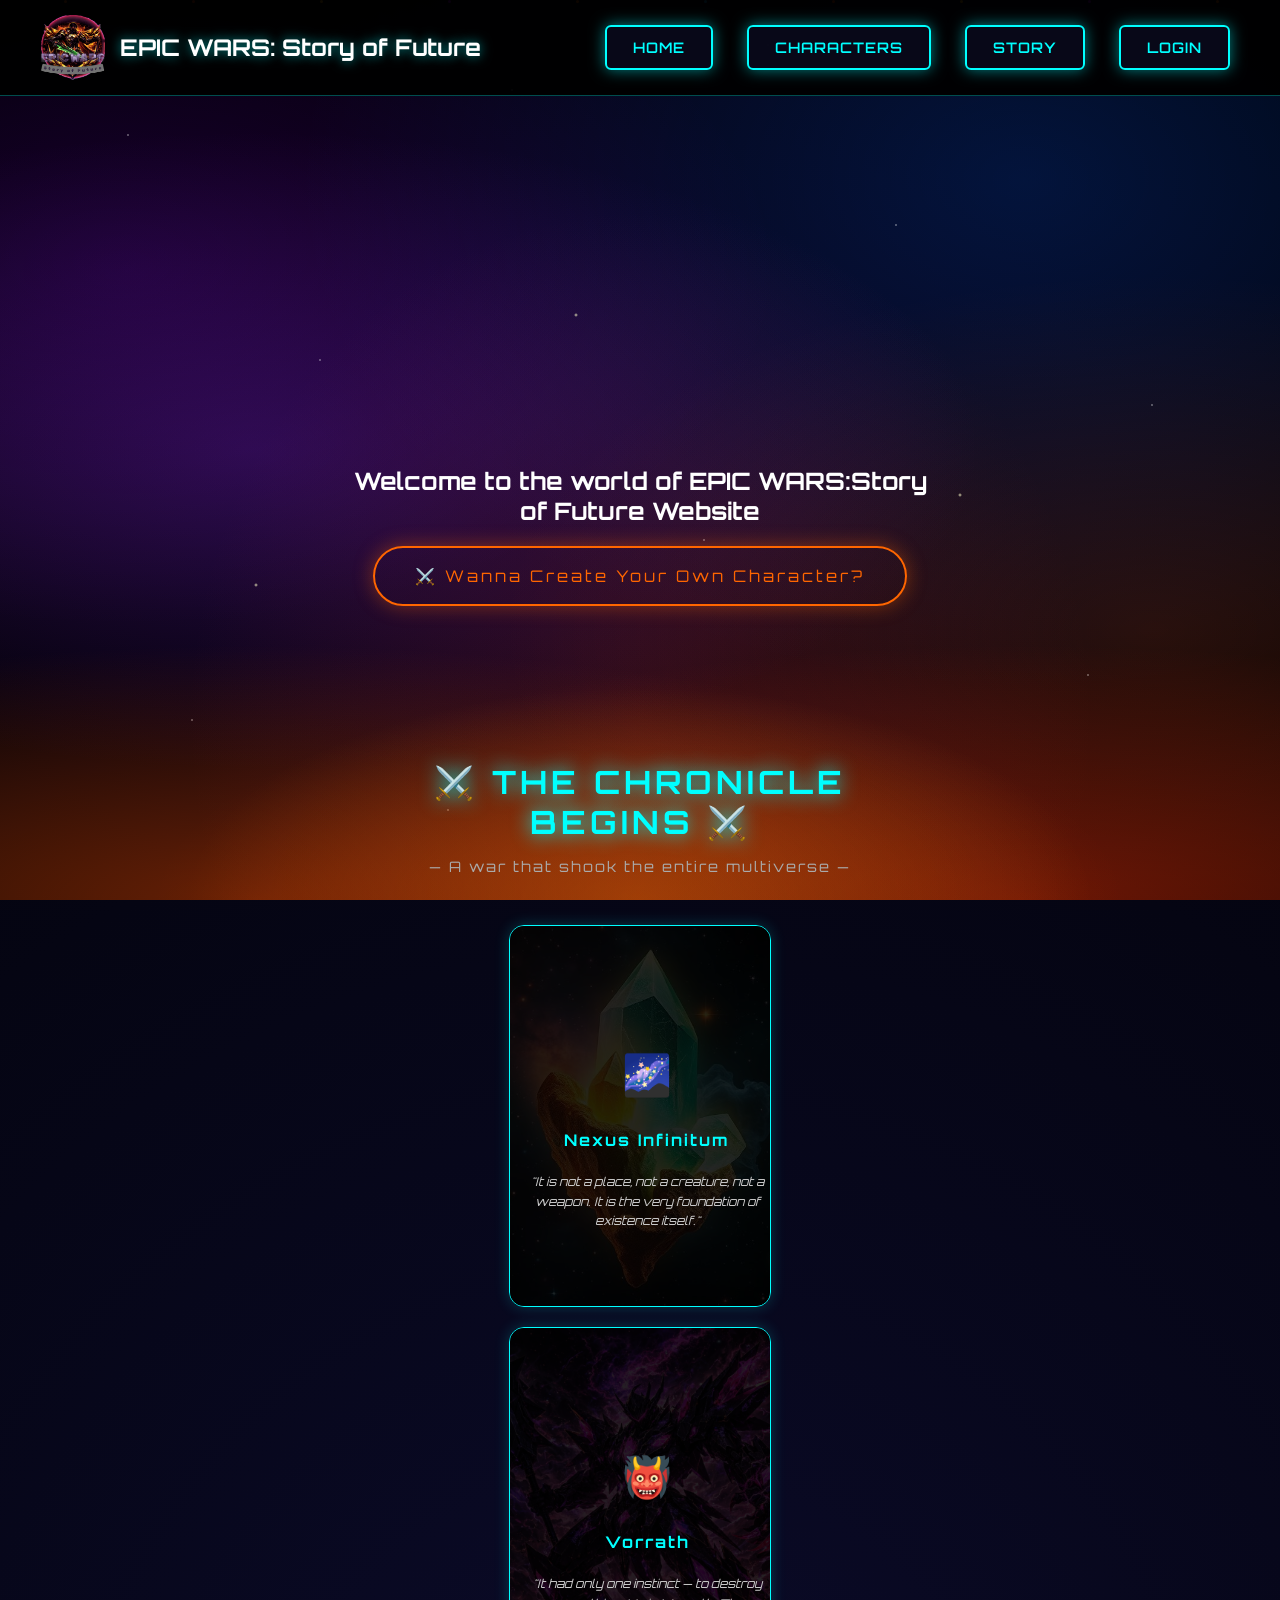
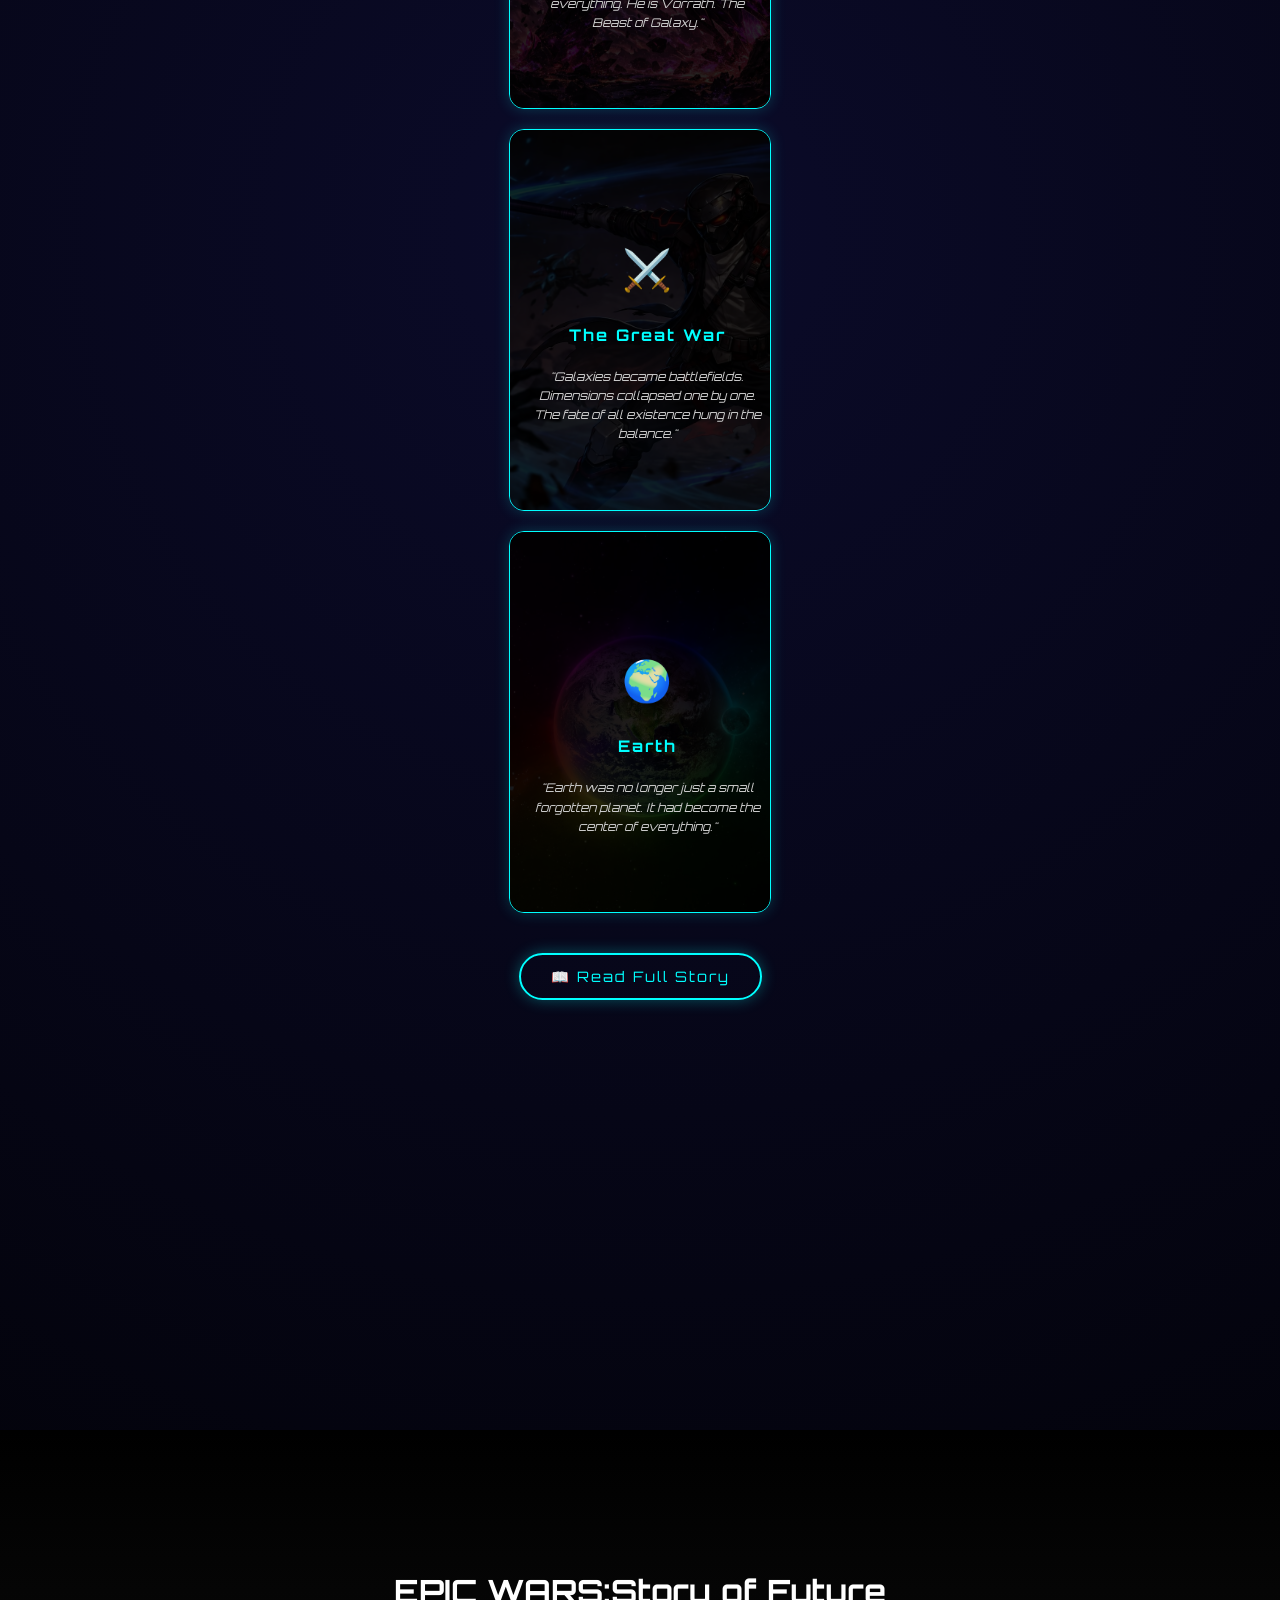
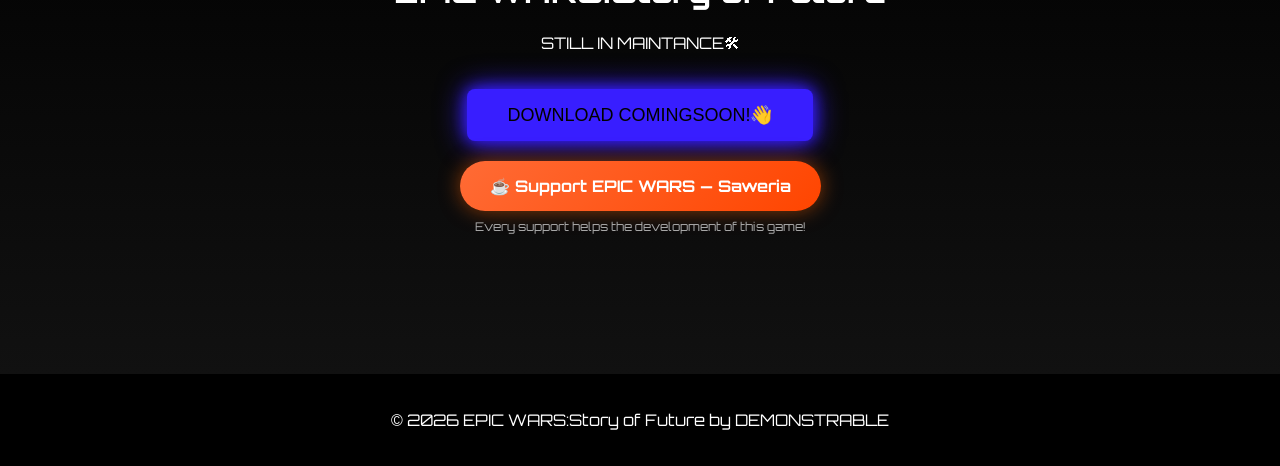
==== commit 78b14e3e: "Update index.html" ====
--- a/index.html
+++ b/index.html
@@ -153,7 +153,7 @@
             position: absolute;
             top: 0;
             left: 0;
-            width: 100%;
+            width: 90%;
             height: 100%;
             background: rgba(0, 0, 0, 0.85);
             padding: 30px 20px;
